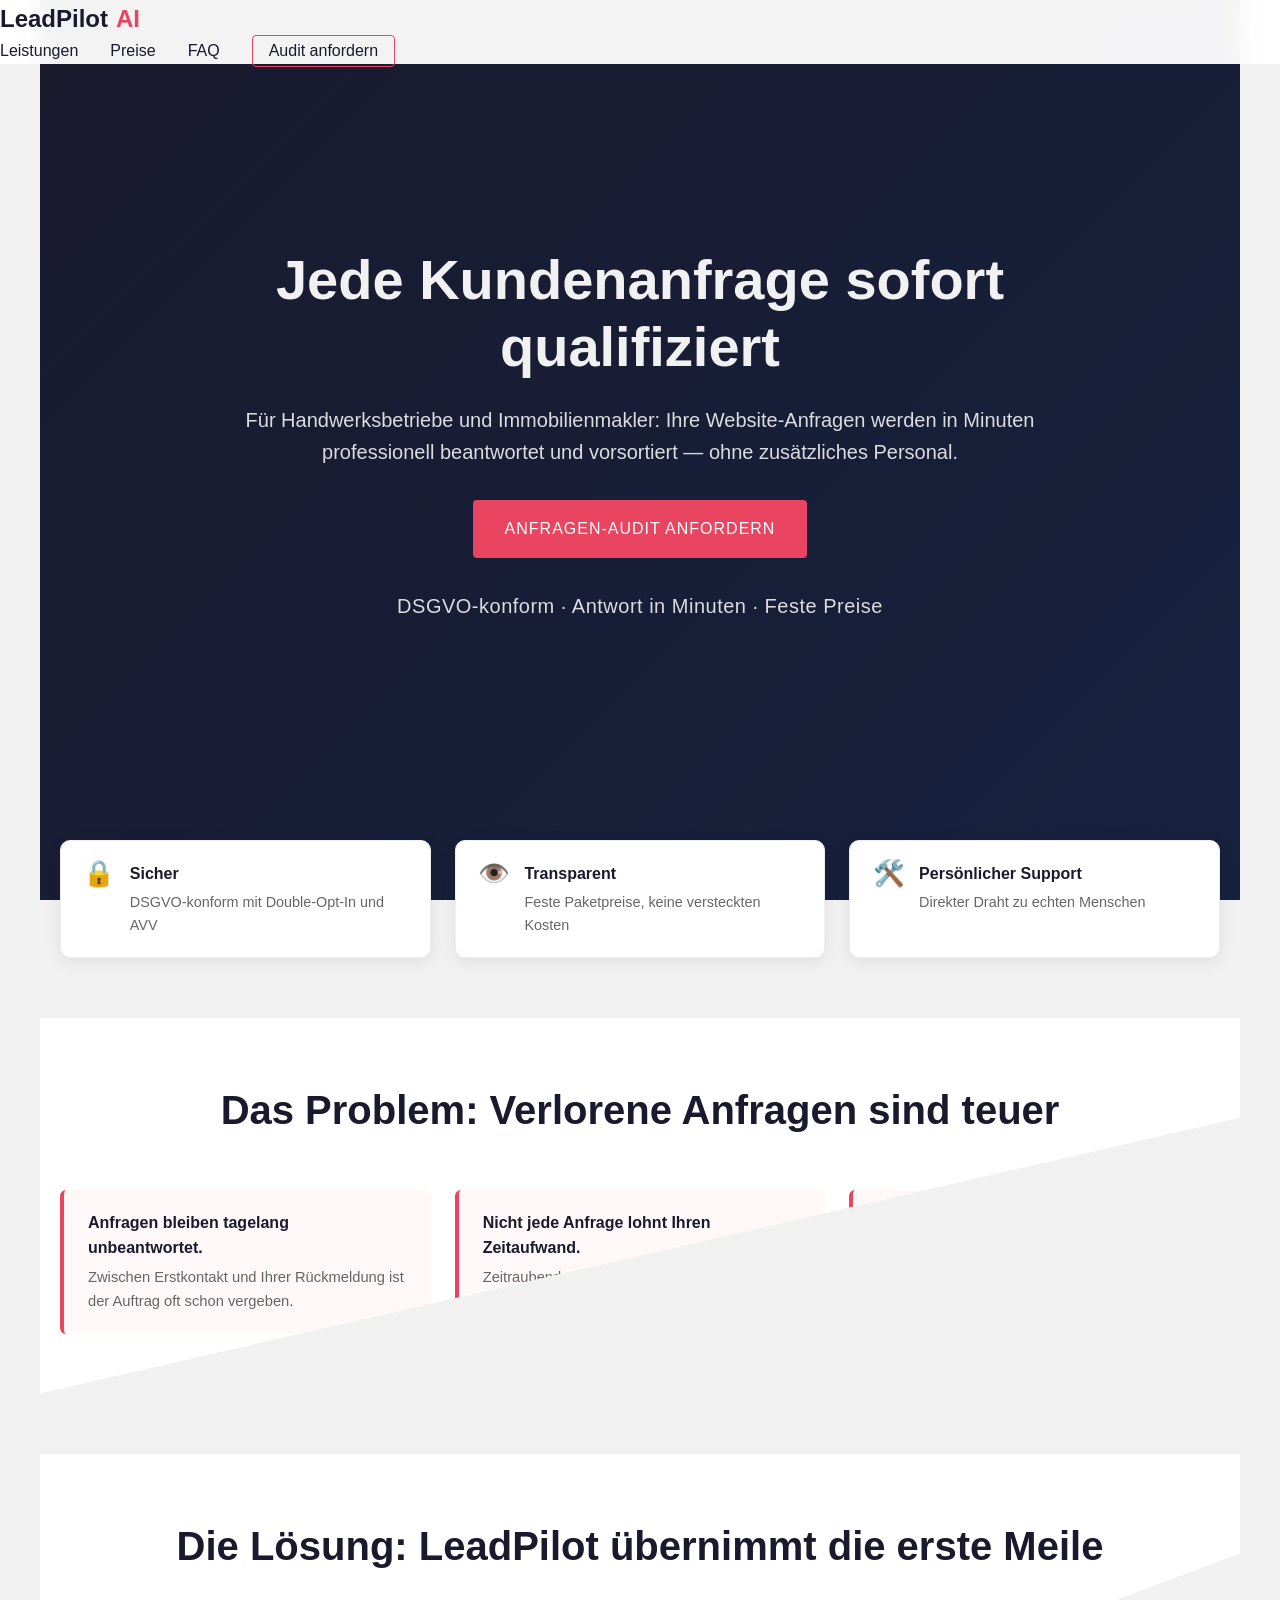
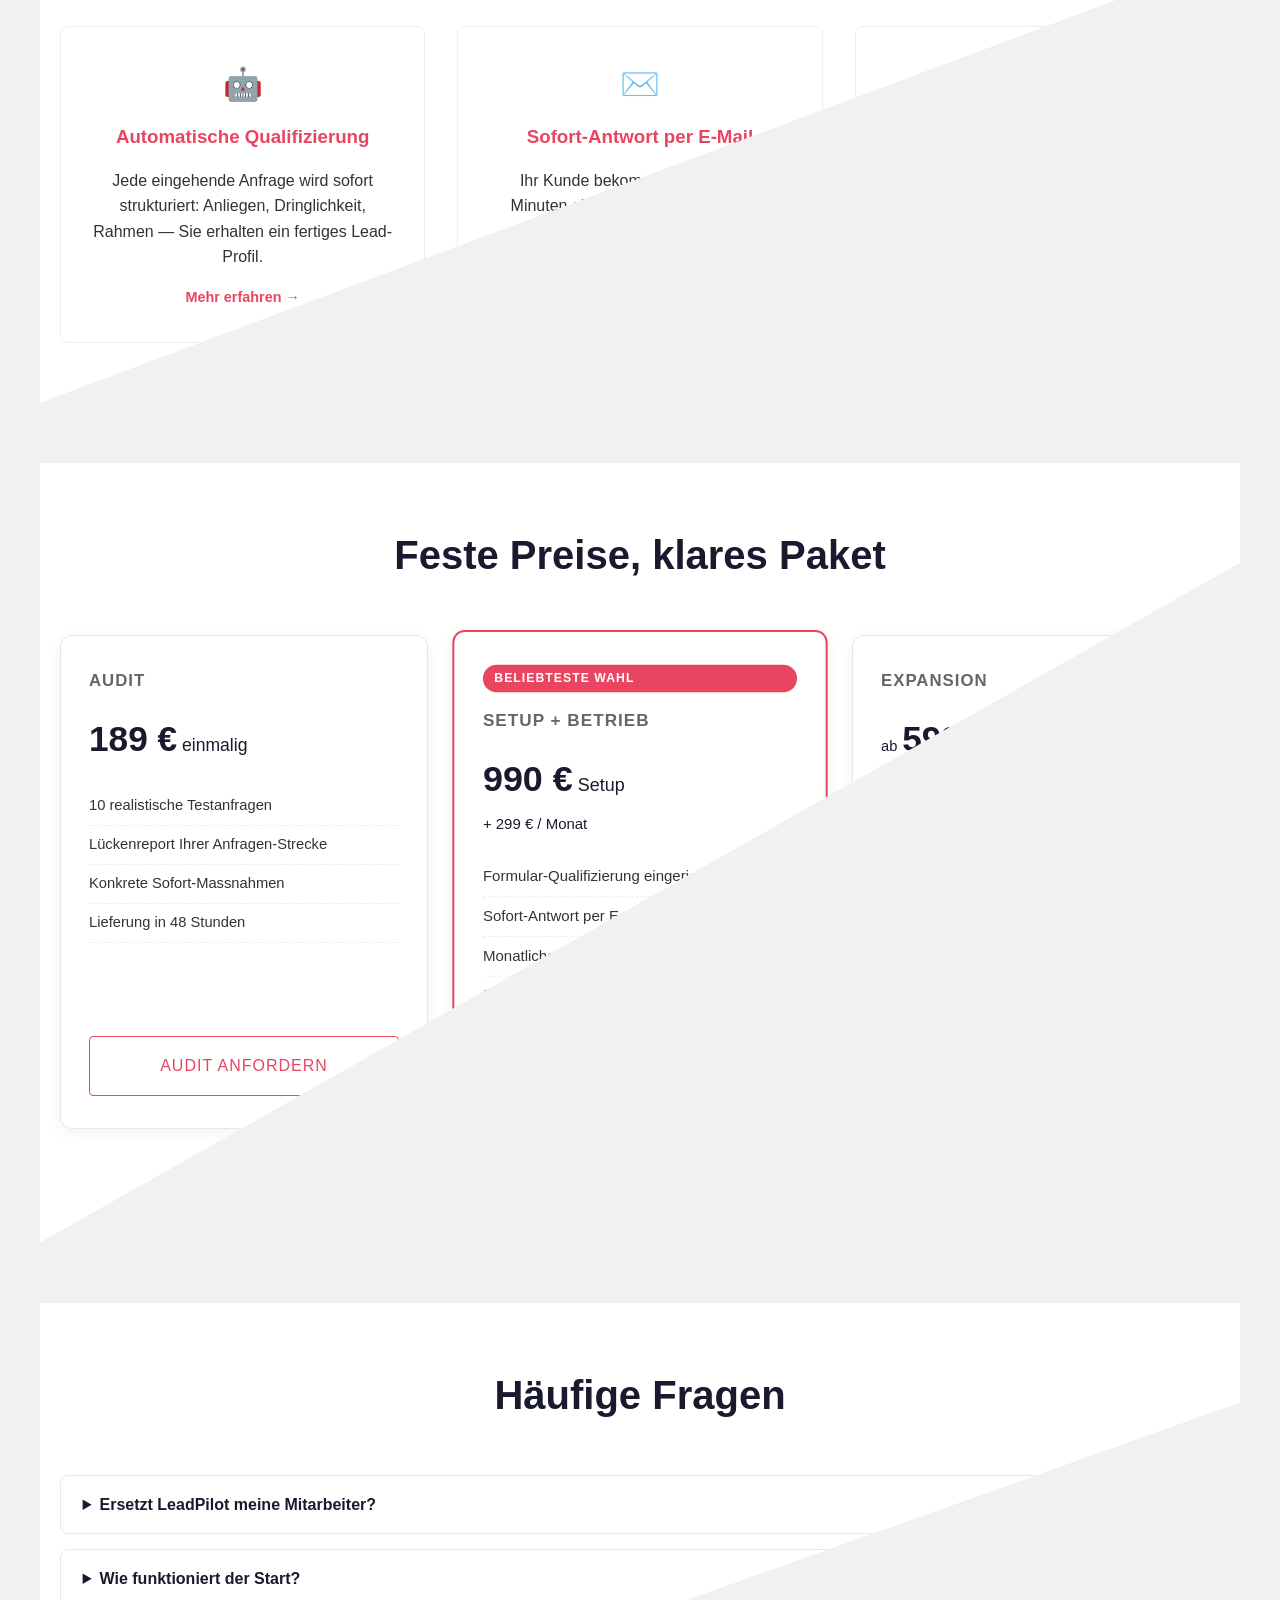
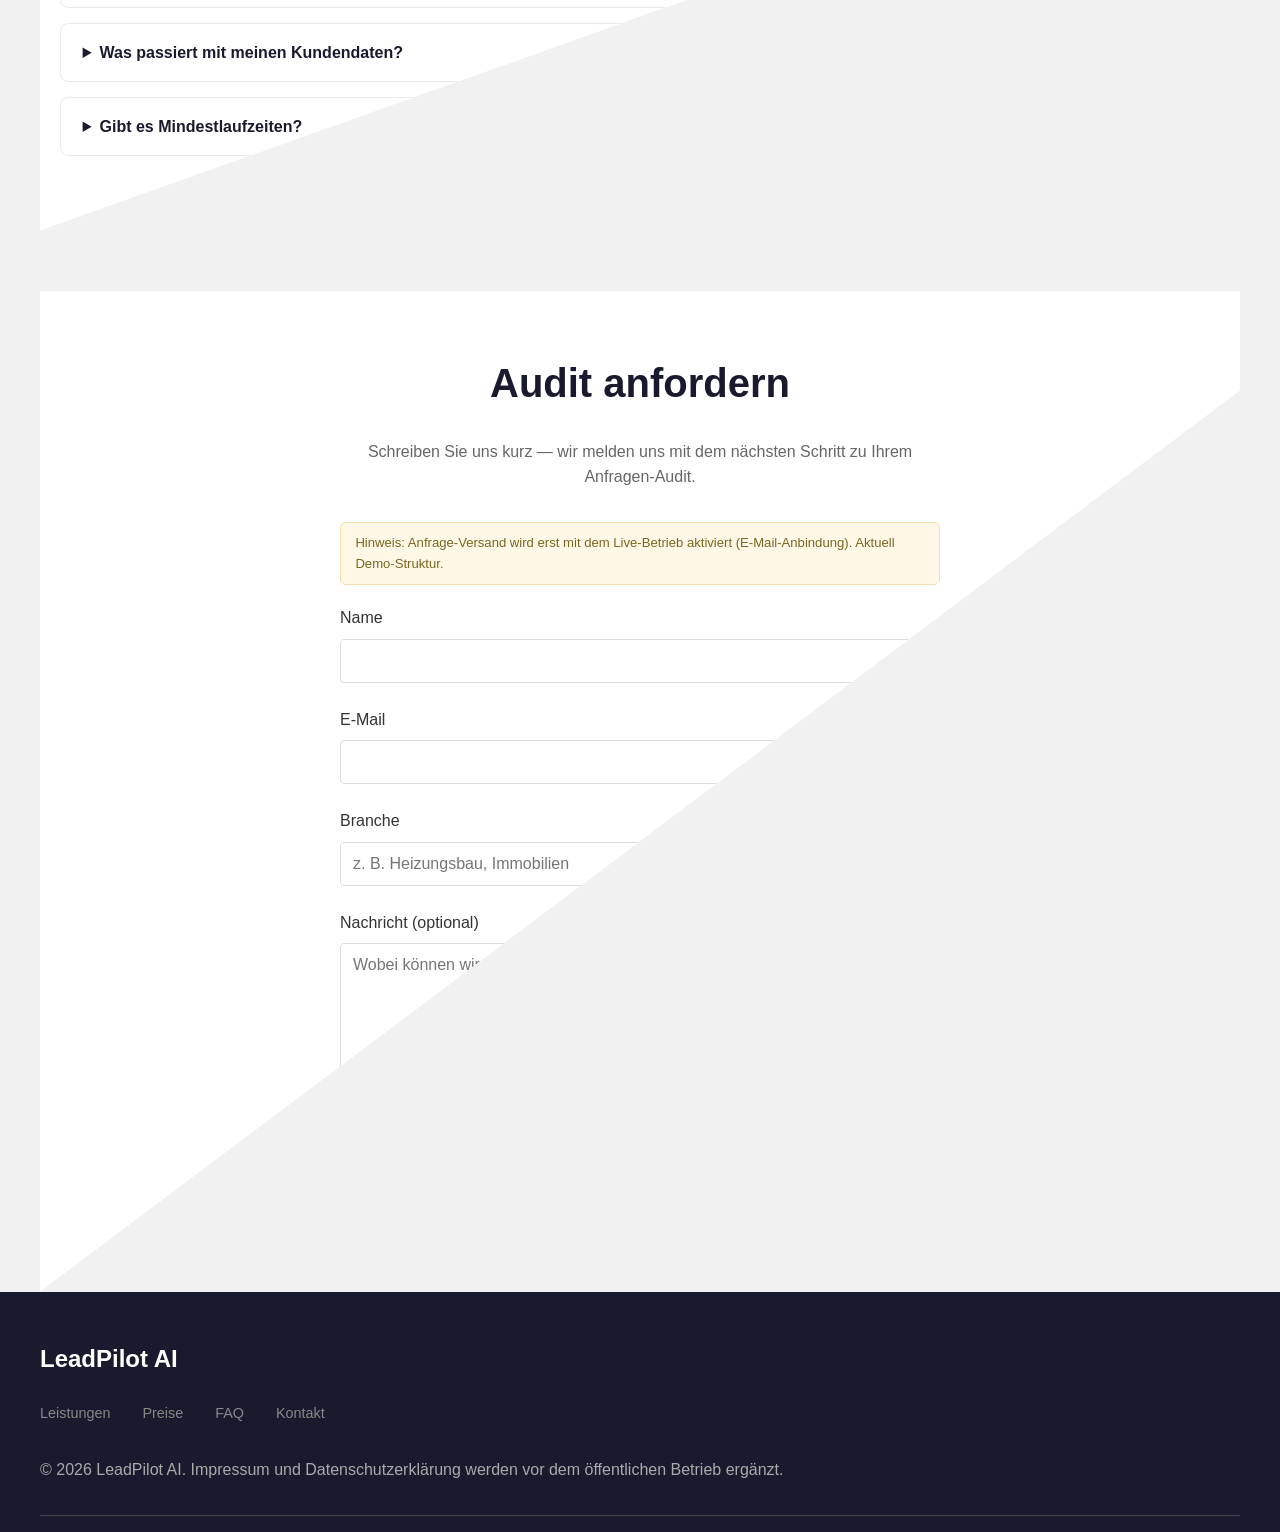
==== public/index.html @ e72e0d52 "business: leadpilot landingpage v1 - design bridge, claude-reviewed (fail->pass), honest demo form" ====
<!DOCTYPE html>
<html lang="de">
<head>
  <meta charset="UTF-8">
  <meta name="viewport" content="width=device-width, initial-scale=1.0">
  <meta name="description" content="LeadPilot AI qualifiziert Kundenanfragen für Handwerksbetriebe und Immobilienmakler automatisch – feste Preise, DSGVO-konform, ohne zusätzliches Personal.">
  <title>LeadPilot AI — Jede Kundenanfrage sofort qualifiziert</title>
  <link rel="stylesheet" href="/src/style.css">
</head>
<body>
  <header class="navbar">
    <div class="logo">LeadPilot<span> AI</span></div>
    <nav>
      <ul>
        <li><a href="#leistungen">Leistungen</a></li>
        <li><a href="#pricing">Preise</a></li>
        <li><a href="#faq">FAQ</a></li>
        <li><a href="#kontakt" class="nav-cta">Audit anfordern</a></li>
      </ul>
    </nav>
  </header>

  <section class="hero">
    <div class="hero-content">
      <h1>Jede Kundenanfrage sofort qualifiziert</h1>
      <p>Für Handwerksbetriebe und Immobilienmakler: Ihre Website-Anfragen werden in Minuten professionell beantwortet und vorsortiert — ohne zusätzliches Personal.</p>
      <a href="#pricing" class="cta-btn">Anfragen-Audit anfordern</a>
      <p class="hero-trust">DSGVO-konform · Antwort in Minuten · Feste Preise</p>
    </div>
  </section>

  <section class="trust" aria-label="Ihre Vorteile">
    <div class="trust-badges">
      <div class="badge">
        <span class="badge-icon">🔒</span>
        <div><h3>Sicher</h3><p>DSGVO-konform mit Double-Opt-In und AVV</p></div>
      </div>
      <div class="badge">
        <span class="badge-icon">👁️</span>
        <div><h3>Transparent</h3><p>Feste Paketpreise, keine versteckten Kosten</p></div>
      </div>
      <div class="badge">
        <span class="badge-icon">🛠️</span>
        <div><h3>Persönlicher Support</h3><p>Direkter Draht zu echten Menschen</p></div>
      </div>
    </div>
  </section>

  <main>
    <section id="problem" class="section">
      <h2>Das Problem: Verlorene Anfragen sind teuer</h2>
      <div class="problem-grid">
        <div class="problem-item"><h3>Anfragen bleiben tagelang unbeantwortet.</h3><p>Zwischen Erstkontakt und Ihrer Rückmeldung ist der Auftrag oft schon vergeben.</p></div>
        <div class="problem-item"><h3>Nicht jede Anfrage lohnt Ihren Zeitaufwand.</h3><p>Zeitraubende Anfragen von Interessenten ohne Budget oder Bedarf kosten produktive Stunden.</p></div>
        <div class="problem-item"><h3>Kein Personal für 24/7-Reaktionen.</h3><p>Personal nur fürs Vorqualifizieren kostet monatlich einen erheblichen Betrag — LeadPilot übernimmt diese Aufgabe für einen Bruchteil.</p></div>
      </div>
    </section>

    <section id="leistungen" class="section">
      <h2>Die Lösung: LeadPilot übernimmt die erste Meile</h2>
      <div class="features-grid">
        <div class="feature-card">
          <div class="feature-icon">🤖</div>
          <h3>Automatische Qualifizierung</h3>
          <p>Jede eingehende Anfrage wird sofort strukturiert: Anliegen, Dringlichkeit, Rahmen — Sie erhalten ein fertiges Lead-Profil.</p>
          <a class="feature-link" href="#kontakt">Mehr erfahren →</a>
        </div>
        <div class="feature-card">
          <div class="feature-icon">✉️</div>
          <h3>Sofort-Antwort per E-Mail</h3>
          <p>Ihr Kunde bekommt innerhalb von Minuten eine höfliche, professionelle Eingangsbestätigung mit nächsten Schritten.</p>
          <a class="feature-link" href="#kontakt">Mehr erfahren →</a>
        </div>
        <div class="feature-card">
          <div class="feature-icon">📋</div>
          <h3>Anfragen-Audit</h3>
          <p>Wir testen Ihre aktuelle Anfragen-Strecke mit realistischen Szenarien und liefern einen konkreten Verbesserungsreport.</p>
          <a class="feature-link" href="#kontakt">Mehr erfahren →</a>
        </div>
      </div>
    </section>

    <section id="pricing" class="section">
      <h2>Feste Preise, klares Paket</h2>
      <div class="pricing-grid">
        <div class="price-card">
          <h3>Audit</h3>
          <div class="price"><span>189&nbsp;€</span> einmalig</div>
          <ul>
            <li>10 realistische Testanfragen</li>
            <li>Lückenreport Ihrer Anfragen-Strecke</li>
            <li>Konkrete Sofort-Massnahmen</li>
            <li>Lieferung in 48 Stunden</li>
          </ul>
          <a href="#kontakt" class="cta-btn secondary">Audit anfordern</a>
        </div>
        <div class="price-card featured">
          <p class="popular-badge">Beliebteste Wahl</p>
          <h3>Setup + Betrieb</h3>
          <div class="price"><span>990&nbsp;€</span> Setup<br><small>+ 299&nbsp;€ / Monat</small></div>
          <ul>
            <li>Formular-Qualifizierung eingerichtet</li>
            <li>Sofort-Antwort per E-Mail</li>
            <li>Monatlicher Report</li>
            <li>Einrichtung in ca. 5 Werktagen</li>
          </ul>
          <a href="#kontakt" class="cta-btn">Jetzt starten</a>
        </div>
        <div class="price-card">
          <h3>Expansion</h3>
          <div class="price"><small>ab</small> <span>599&nbsp;€</span> / Monat</div>
          <ul>
            <li>Weitere Kanäle nach Absprache</li>
            <li>CRM-Anbindung</li>
            <li>A/B-Optimierung</li>
            <li>Individuelles Setup</li>
          </ul>
          <a href="#kontakt" class="cta-btn secondary">Anfragen</a>
        </div>
      </div>
      <p class="pricing-note">Alle Preise netto zzgl. USt. Keine Einrichtung ohne vorherige schriftliche Zusage. Monatspakete monatlich kündbar.</p>
    </section>

    <section id="faq" class="section">
      <h2>Häufige Fragen</h2>
      <div class="faq-list">
        <details><summary>Ersetzt LeadPilot meine Mitarbeiter?</summary><p>Nein. LeadPilot übernimmt nur die erste Meile: schnelle Antwort und Vorqualifizierung. Die persönlichen Gespräche und Angebote führen weiterhin Sie.</p></details>
        <details><summary>Wie funktioniert der Start?</summary><p>Nach dem Audit oder Ihrer Buchung richten wir Formular-Anbindung, Qualifizierungslogik und Antwortvorlagen ein — in der Regel innerhalb von fünf Werktagen.</p></details>
        <details><summary>Was passiert mit meinen Kundendaten?</summary><p>Datenminimierung, Verarbeitung in Ihrem Auftrag (AVV), Double-Opt-In bei Newsletter-artigen Inhalten. Details klären wir vor dem Start schriftlich.</p></details>
        <details><summary>Gibt es Mindestlaufzeiten?</summary><p>Monatspakete sind monatlich kündbar. Wir wollen halten, was das Ergebnis beweist.</p></details>
      </div>
    </section>

    <section id="kontakt" class="section">
      <h2>Audit anfordern</h2>
      <p class="contact-intro">Schreiben Sie uns kurz — wir melden uns mit dem nächsten Schritt zu Ihrem Anfragen-Audit.</p>
        <form class="contact-form" data-mode="demo">
          <p class="demo-note">Hinweis: Anfrage-Versand wird erst mit dem Live-Betrieb aktiviert (E-Mail-Anbindung). Aktuell Demo-Struktur.</p>
          <div class="form-group">
            <label for="f-name">Name</label>
            <input id="f-name" type="text" required>
          </div>
          <div class="form-group">
            <label for="f-email">E-Mail</label>
            <input id="f-email" type="email" required>
          </div>
          <div class="form-group">
            <label for="f-branche">Branche</label>
            <input id="f-branche" type="text" placeholder="z. B. Heizungsbau, Immobilien">
          </div>
          <div class="form-group">
            <label for="f-msg">Nachricht (optional)</label>
            <textarea id="f-msg" placeholder="Wobei können wir helfen?"></textarea>
          </div>
          <button type="submit" class="submit-btn">Anfrage senden</button>
          <p class="privacy-note">Mit dem Absenden stimmen Sie der Verarbeitung Ihrer Angaben zur Bearbeitung der Anfrage zu (DSGVO). Keine Weitergabe an Dritte.</p>
        </form>
    </section>
  </main>

  <footer>
    <div class="footer-content">
      <div class="logo-footer">LeadPilot AI</div>
      <ul class="footer-links">
        <li><a href="#leistungen">Leistungen</a></li>
        <li><a href="#pricing">Preise</a></li>
        <li><a href="#faq">FAQ</a></li>
        <li><a href="#kontakt">Kontakt</a></li>
      </ul>
      <p>&copy; 2026 LeadPilot AI. Impressum und Datenschutzerklärung werden vor dem öffentlichen Betrieb ergänzt.</p>
    </div>
  </footer>

  <script src="/src/script.js"></script>
</body>
</html>
---- src/style.css ----
:root {
  --primary: #1a1a2e;
  --secondary: #16213e;
  --accent: #e94560;
  --aclight: #f6ae2d;
  --light: #f1f1f1;
  --dark: #0d0d17;
  --text: #333333;
  --text-light: #666666;
  --success: #4caf50;
}

* {
  box-sizing: border-box;
  margin: 0;
  padding: 0;
}

html {
  scroll-behavior: smooth;
}

body {
  font-family: 'Segoe UI', Tahoma, Geneva, Verdana, sans-serif;
  line-height: 1.6;
  color: var(--text);
  background: var(--light);
}

a {
  text-decoration: none;
  color: inherit;
}

ul {
  list-style: none;
}

img {
  max-width: 100%;
  height: auto;
}

section {
  padding: 60px 20px;
  max-width: 1200px;
  margin: 0 auto;
}

/* Navbar */
.navbar {
  position: fixed;
  top: 0;
  width: 100%;
  background: rgba(255, 255, 255, 0.95);
  backdrop-filter: blur(10px);
  z-index: 100;
}

.navbar .container {
  max-width: 1200px;
  margin: 0 auto;
  padding: 1rem 2rem;
  display: flex;
  justify-content: space-between;
  align-items: center;
}

.logo {
  font-size: 1.5rem;
  font-weight: 700;
  color: var(--primary);
  display: flex;
  align-items: center;
  gap: 0.5rem;
}

.navbar nav ul {
  display: flex;
  gap: 2rem;
}

.navbar a {
  color: var(--primary);
  font-weight: 500;
  transition: color 0.3s;
}

.navbar a:hover {
  color: var(--accent);
}

/* Hero */
.hero {
  min-height: 100vh;
  background: linear-gradient(135deg, var(--primary) 0%, var(--secondary) 100%);
  color: var(--light);
  display: flex;
  align-items: center;
  justify-content: center;
  text-align: center;
  padding: 0 2rem;
}

.hero-content {
  max-width: 800px;
}

.hero h1 {
  font-size: 3.5rem;
  margin-bottom: 1.5rem;
  line-height: 1.2;
}

.hero p {
  font-size: 1.25rem;
  margin-bottom: 2rem;
  opacity: 0.9;
}

.cta-btn {
  display: inline-block;
  background: var(--accent);
  color: white;
  padding: 1rem 2rem;
  border-radius: 4px;
  font-weight: 500;
  transition: background 0.3s;
  text-transform: uppercase;
  letter-spacing: 1px;
}

.cta-btn:hover {
  background: #d63451;
}

/* Trust Badges */
.trust {
  max-width: 1200px;
  margin: -60px auto 0;
  padding: 0 20px;
  position: relative;
  z-index: 2;
}

.trust-badges {
  display: grid;
  grid-template-columns: repeat(auto-fit, minmax(240px, 1fr));
  gap: 1.5rem;
}

.badge {
  display: flex;
  align-items: flex-start;
  gap: 0.9rem;
  background: #fff;
  border: 1px solid #eee;
  border-radius: 10px;
  padding: 1.25rem 1.4rem;
  box-shadow: 0 4px 16px rgba(0, 0, 0, 0.08);
}

.badge-icon {
  font-size: 1.6rem;
  line-height: 1;
}

.badge h3 {
  font-size: 1rem;
  margin-bottom: 0.25rem;
  color: var(--primary);
}

.badge p {
  font-size: 0.9rem;
  color: var(--text-light);
}

/* Sections */
.section {
  background: white;
  margin-top: 60px;
  clip-path: polygon(0 0, 100% 0, 100% 100px, 0 100%);
  position: relative;
}

.section h2 {
  font-size: 2.5rem;
  margin-bottom: 3rem;
  color: var(--primary);
  text-align: center;
}

.features-grid {
  display: grid;
  grid-template-columns: repeat(auto-fit, minmax(250px, 1fr));
  gap: 2rem;
  margin-top: 2rem;
}

.feature-card {
  padding: 2rem;
  border: 1px solid #eee;
  border-radius: 8px;
  text-align: center;
  transition: transform 0.3s, box-shadow 0.3s;
}

.feature-card:hover {
  transform: translateY(-5px);
  box-shadow: 0 10px 25px rgba(0,0,0,0.1);
}

.feature-card h3 {
  margin-bottom: 1rem;
  color: var(--accent);
}

.feature-icon {
  font-size: 2rem;
  margin-bottom: 0.75rem;
}

.feature-link {
  display: inline-block;
  margin-top: 1rem;
  font-size: 0.9rem;
  font-weight: 600;
  color: var(--accent);
  text-decoration: none;
  transition: transform 0.2s ease;
}

.feature-link:hover {
  transform: translateX(4px);
}

/* Contact Form */
.contact-form {
  max-width: 600px;
  margin: 0 auto;
}

.form-group {
  margin-bottom: 1.5rem;
}

.form-group label {
  display: block;
  margin-bottom: 0.5rem;
  font-weight: 500;
}

.form-group input,
.form-group textarea {
  width: 100%;
  padding: 0.75rem;
  border: 1px solid #ddd;
  border-radius: 4px;
  font-family: inherit;
  font-size: 1rem;
}

.form-group textarea {
  min-height: 150px;
  resize: vertical;
}

.submit-btn {
  width: 100%;
  padding: 1rem;
  background: var(--accent);
  color: white;
  border: none;
  border-radius: 4px;
  font-size: 1rem;
  font-weight: 500;
  cursor: pointer;
  transition: background 0.3s;
}

.submit-btn:hover {
  background: #d63451;
}

/* Footer */
footer {
  background: var(--primary);
  color: #aaa;
  padding: 3rem 2rem 1rem;
}

.footer-content {
  max-width: 1200px;
  margin: 0 auto;
  padding-bottom: 2rem;
  border-bottom: 1px solid #444;
}

.footer-content .logo-footer {
  font-size: 1.5rem;
  font-weight: 700;
  color: #fff;
  margin-bottom: 1.5rem;
  display: inline-block;
}

.footer-links {
  display: flex;
  gap: 2rem;
  margin-bottom: 2rem;
  font-size: 0.9rem;
}

.footer-links a {
  color: #888;
  transition: color 0.3s;
}

.footer-links a:hover {
  color: var(--aclight);
}

.footer p {
  text-align: center;
  font-size: 0.85rem;
  margin-top: 2rem;
  color: #555;
}
/* Problem */
.problem-grid {
  display: grid;
  grid-template-columns: repeat(auto-fit, minmax(260px, 1fr));
  gap: 1.5rem;
}

.problem-item {
  background: #fff8f8;
  border-left: 4px solid var(--accent);
  padding: 1.25rem 1.5rem;
  border-radius: 6px;
}

.problem-item p {
  font-size: 0.92rem;
  color: var(--text-light);
  margin-top: 0.35rem;
}

/* Pricing */
.pricing-grid {
  display: grid;
  grid-template-columns: repeat(auto-fit, minmax(260px, 1fr));
  gap: 1.75rem;
  align-items: stretch;
}

.price-card {
  background: #fff;
  border: 1px solid #e5e5ee;
  border-radius: 12px;
  padding: 2rem 1.75rem;
  display: flex;
  flex-direction: column;
  box-shadow: 0 4px 16px rgba(0, 0, 0, 0.05);
}

.price-card.featured {
  border: 2px solid var(--accent);
  transform: scale(1.02);
}

.price-card h3 {
  font-size: 1.05rem;
  text-transform: uppercase;
  letter-spacing: 1px;
  color: var(--text-light);
  margin-bottom: 1rem;
}

.price {
  font-size: 1.1rem;
  margin-bottom: 1.25rem;
  color: var(--primary);
}

.price span {
  font-size: 2.2rem;
  font-weight: 700;
}

.price-card ul {
  flex-grow: 1;
  margin-bottom: 1.5rem;
}

.price-card ul li {
  padding: 0.45rem 0;
  border-bottom: 1px dashed #eee;
  font-size: 0.92rem;
}

.pricing-note {
  text-align: center;
  font-size: 0.85rem;
  color: var(--text-light);
  margin-top: 2rem;
}

.cta-btn.secondary {
  background: transparent;
  color: var(--accent);
  border: 1px solid var(--accent);
  text-align: center;
}

.cta-btn.secondary:hover {
  background: var(--accent);
  color: #fff;
}

/* FAQ */
.faq-list details {
  background: #fff;
  border: 1px solid #e8e8f0;
  border-radius: 8px;
  margin-bottom: 0.9rem;
  padding: 1rem 1.35rem;
}

.faq-list summary {
  cursor: pointer;
  font-weight: 600;
  color: var(--primary);
}

.faq-list details[open] summary {
  margin-bottom: 0.6rem;
}

.contact-intro {
  text-align: center;
  max-width: 560px;
  margin: -1.5rem auto 2rem;
  color: var(--text-light);
}

.privacy-note {
  font-size: 0.8rem;
  color: var(--text-light);
  margin-top: 1rem;
  text-align: center;
}

/* Navbar CTA + Hero-Trust + Logo-Akzent */
.navbar .logo span {
  color: var(--accent);
}

.nav-cta {
  border: 1px solid var(--accent);
  padding: 0.4rem 1rem;
  border-radius: 4px;
  transition: background 0.3s, color 0.3s;
}

.nav-cta:hover {
  background: var(--accent);
  color: #fff;
}

.hero-trust {
  margin-top: 2rem;
  font-size: 0.9rem;
  opacity: 0.75;
  letter-spacing: 0.5px;
}

.problem-item h3 {
  font-size: 1rem;
  margin-bottom: 0.35rem;
  color: var(--primary);
}

.popular-badge {
  display: inline-block;
  background: var(--accent);
  color: #fff;
  font-size: 0.75rem;
  font-weight: 700;
  text-transform: uppercase;
  letter-spacing: 1px;
  padding: 0.25rem 0.7rem;
  border-radius: 999px;
  margin-bottom: 0.9rem;
}

.demo-note {
  background: #fff8e6;
  border: 1px solid #f0dfa8;
  border-radius: 6px;
  font-size: 0.82rem;
  padding: 0.6rem 0.9rem;
  margin-bottom: 1.25rem;
  color: #7a6520;
}
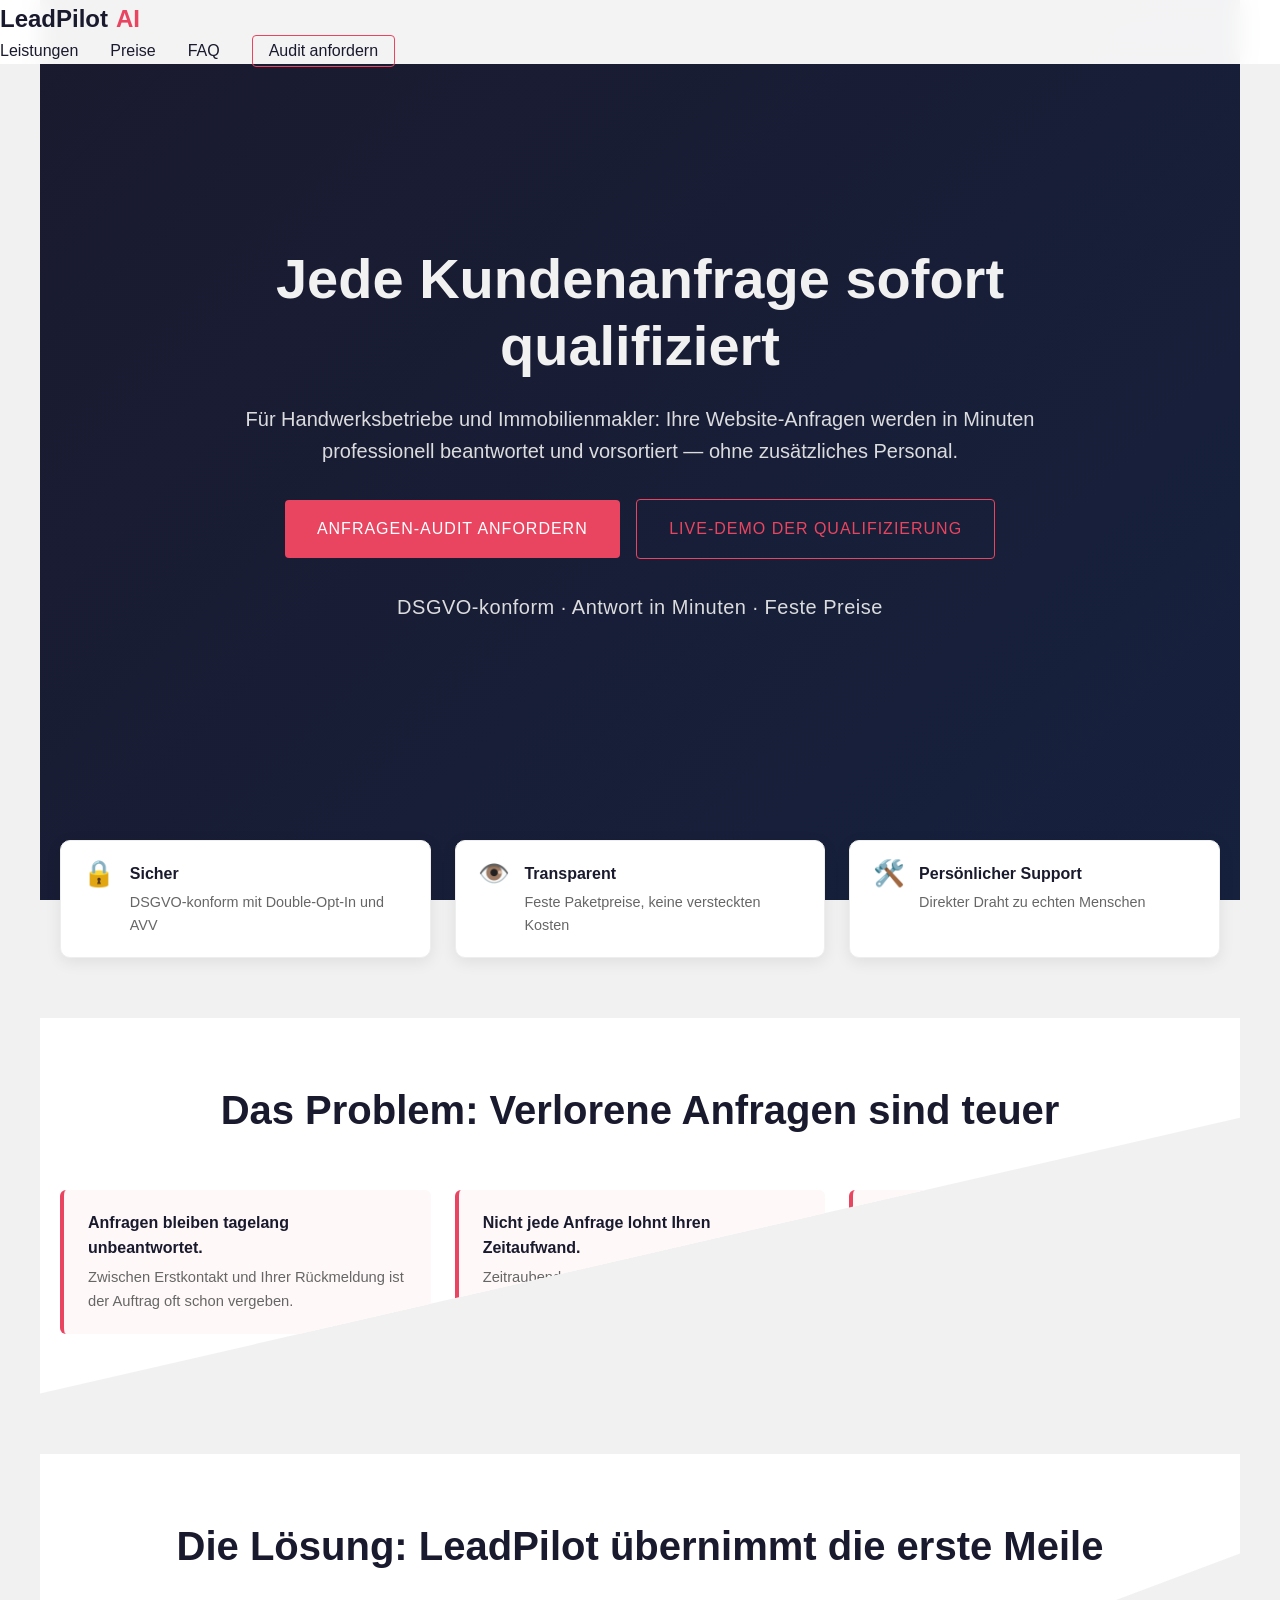
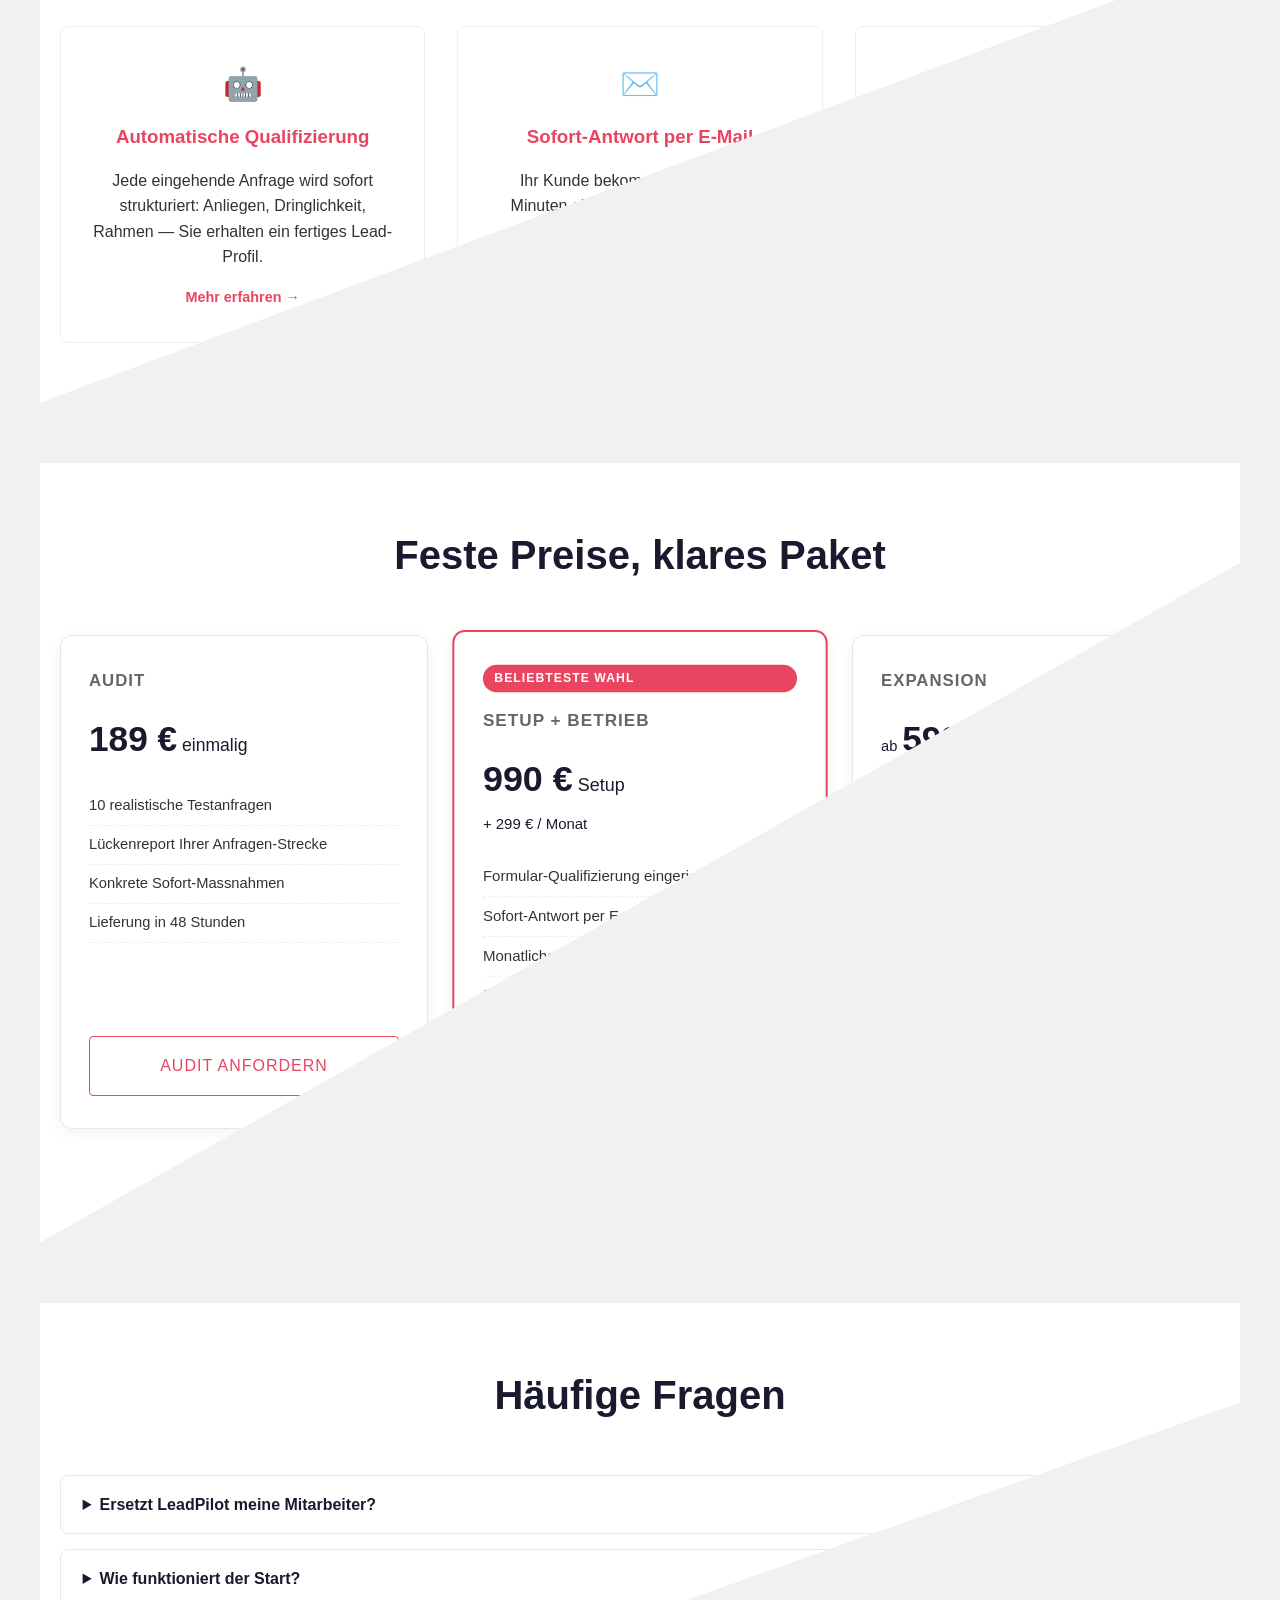
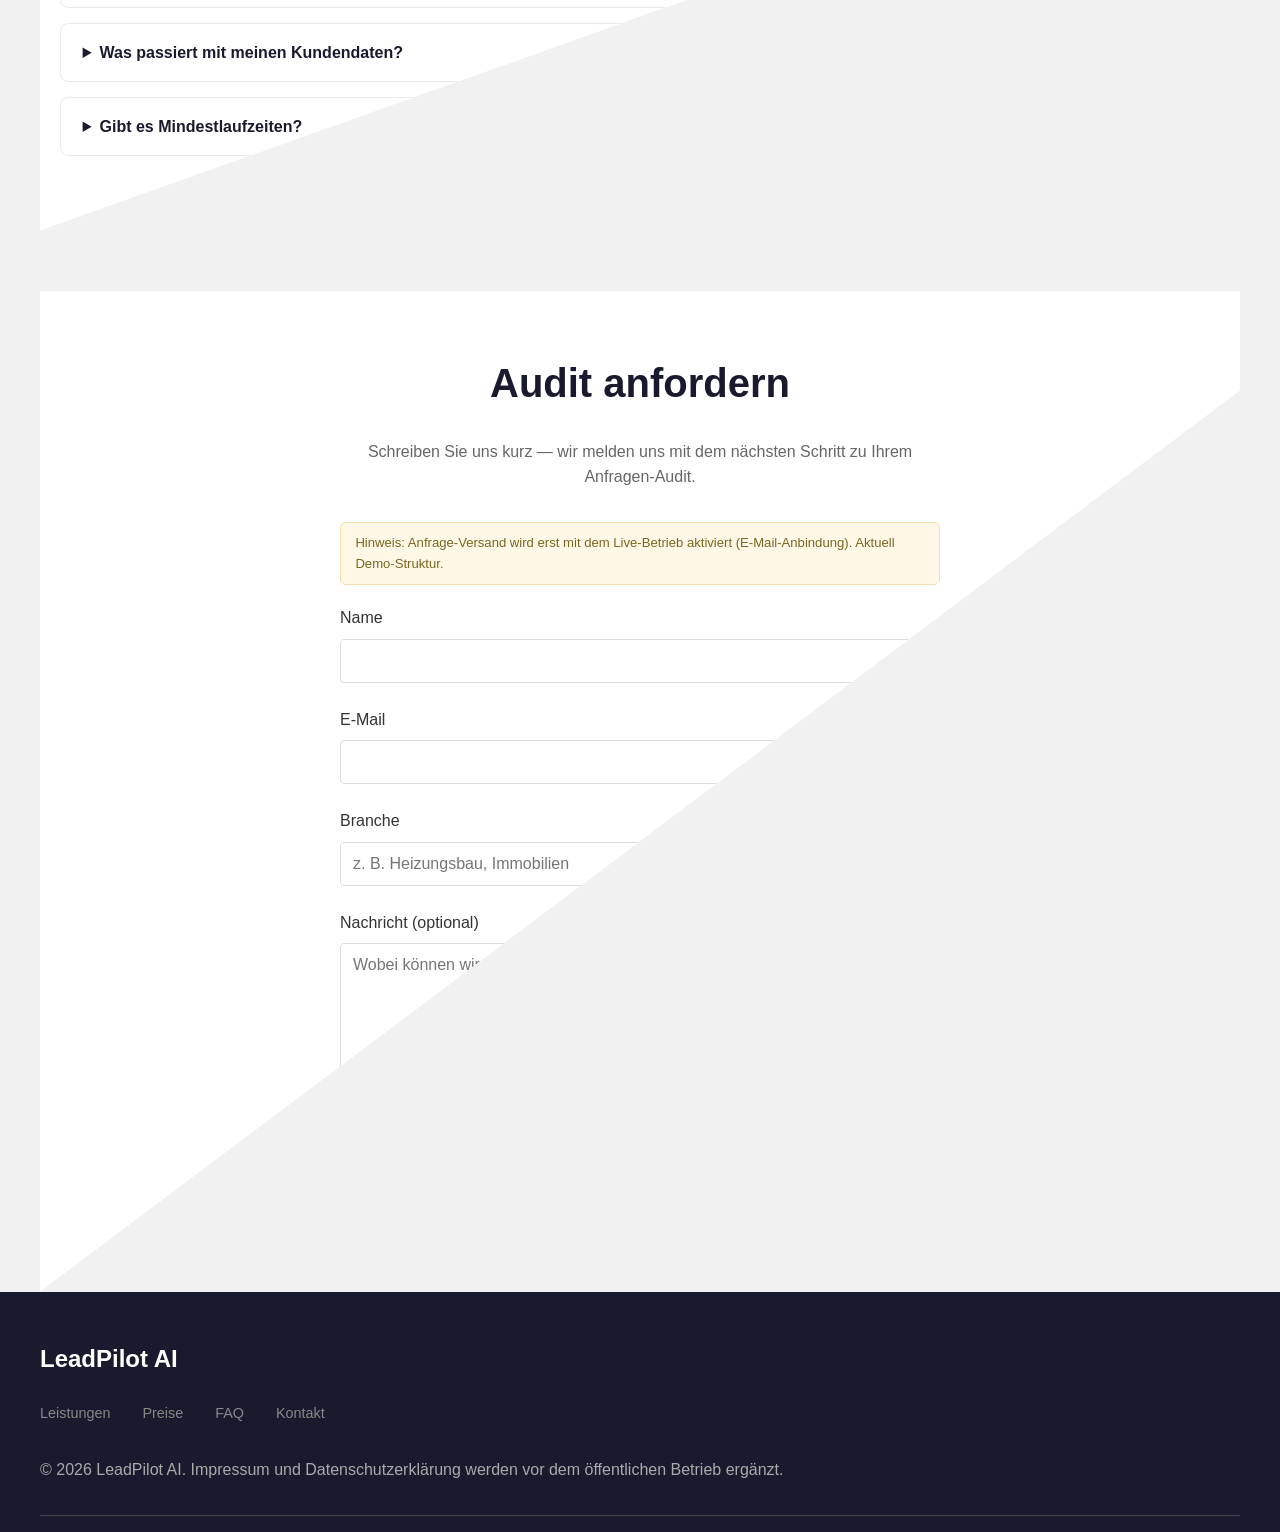
==== commit 10733151: "mvp: lead qualification demo, rule-based audit pdf generator, sales kit (outreach/followup/crm) - cl" ====
--- a/public/index.html
+++ b/public/index.html
@@ -25,6 +25,7 @@
       <h1>Jede Kundenanfrage sofort qualifiziert</h1>
       <p>Für Handwerksbetriebe und Immobilienmakler: Ihre Website-Anfragen werden in Minuten professionell beantwortet und vorsortiert — ohne zusätzliches Personal.</p>
       <a href="#pricing" class="cta-btn">Anfragen-Audit anfordern</a>
+      <a href="/demo.html" class="cta-btn secondary" style="margin-left:.75rem">Live-Demo der Qualifizierung</a>
       <p class="hero-trust">DSGVO-konform · Antwort in Minuten · Feste Preise</p>
     </div>
   </section>
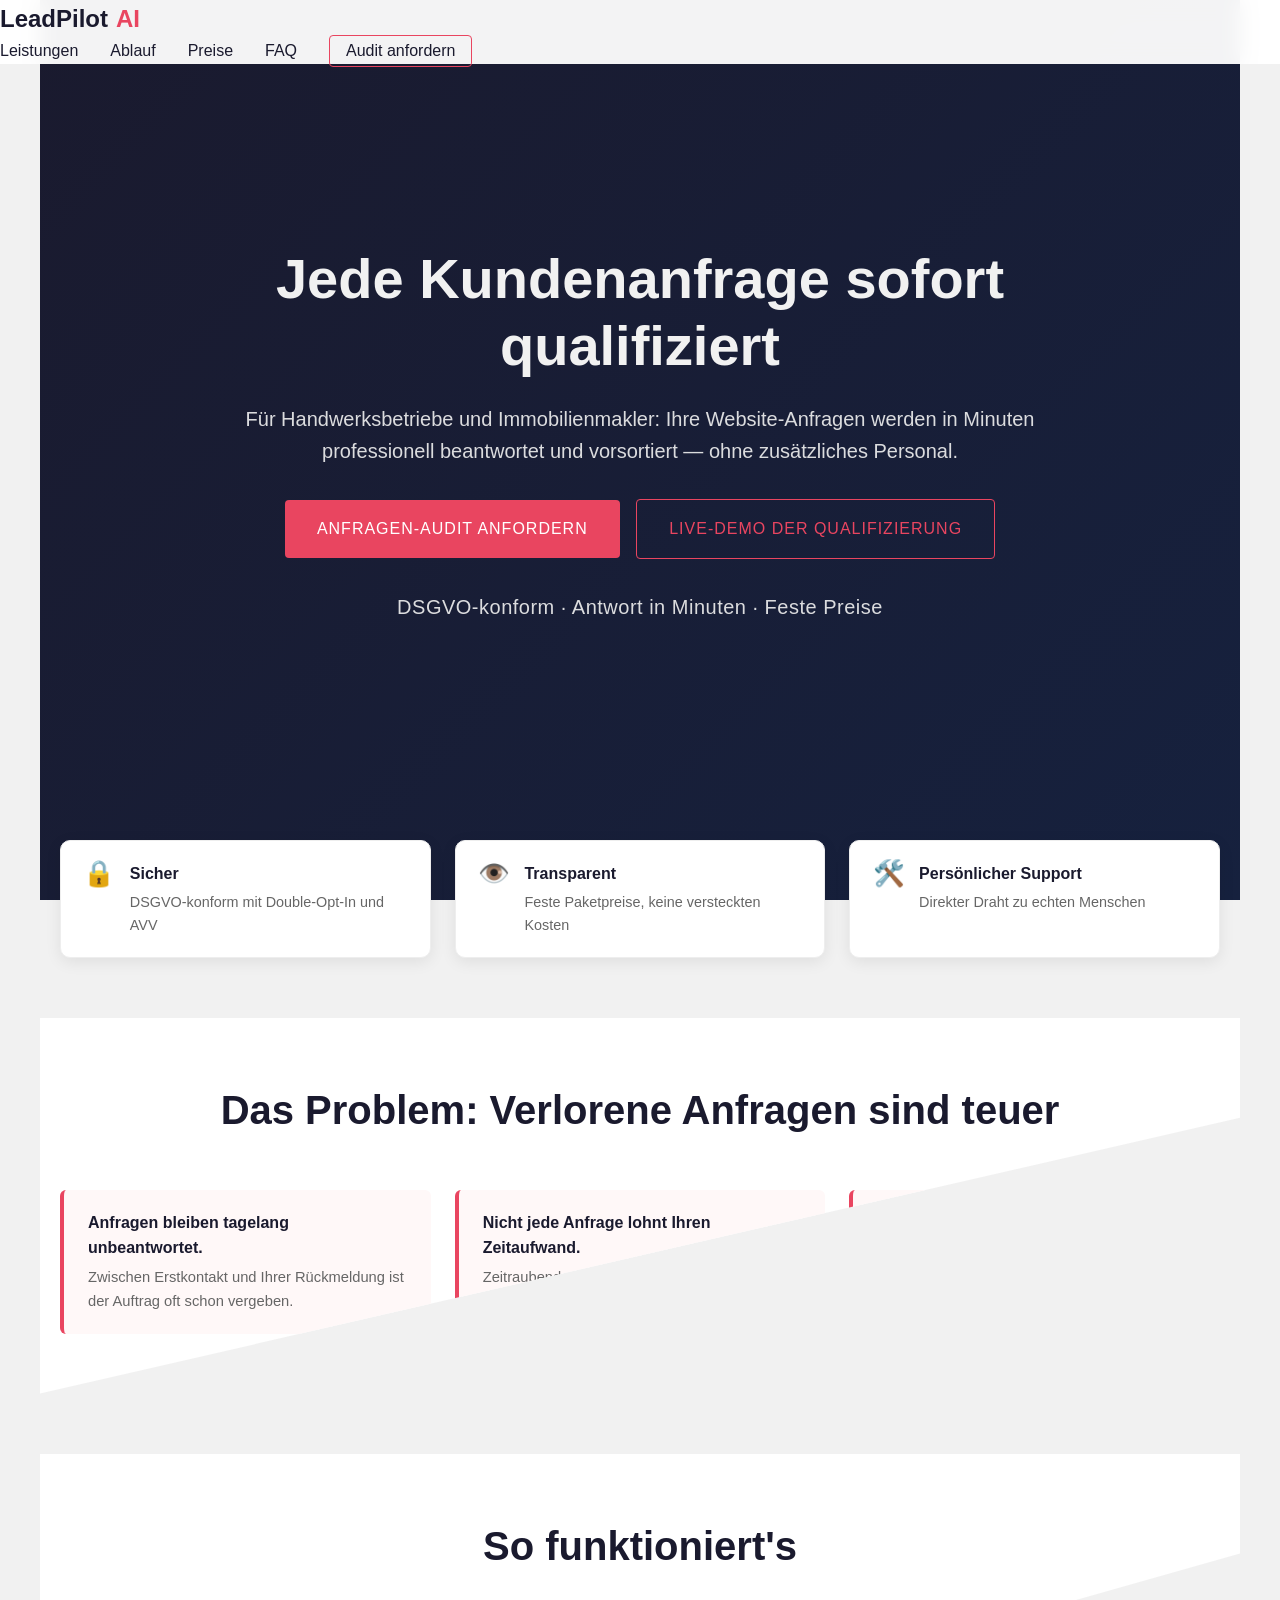
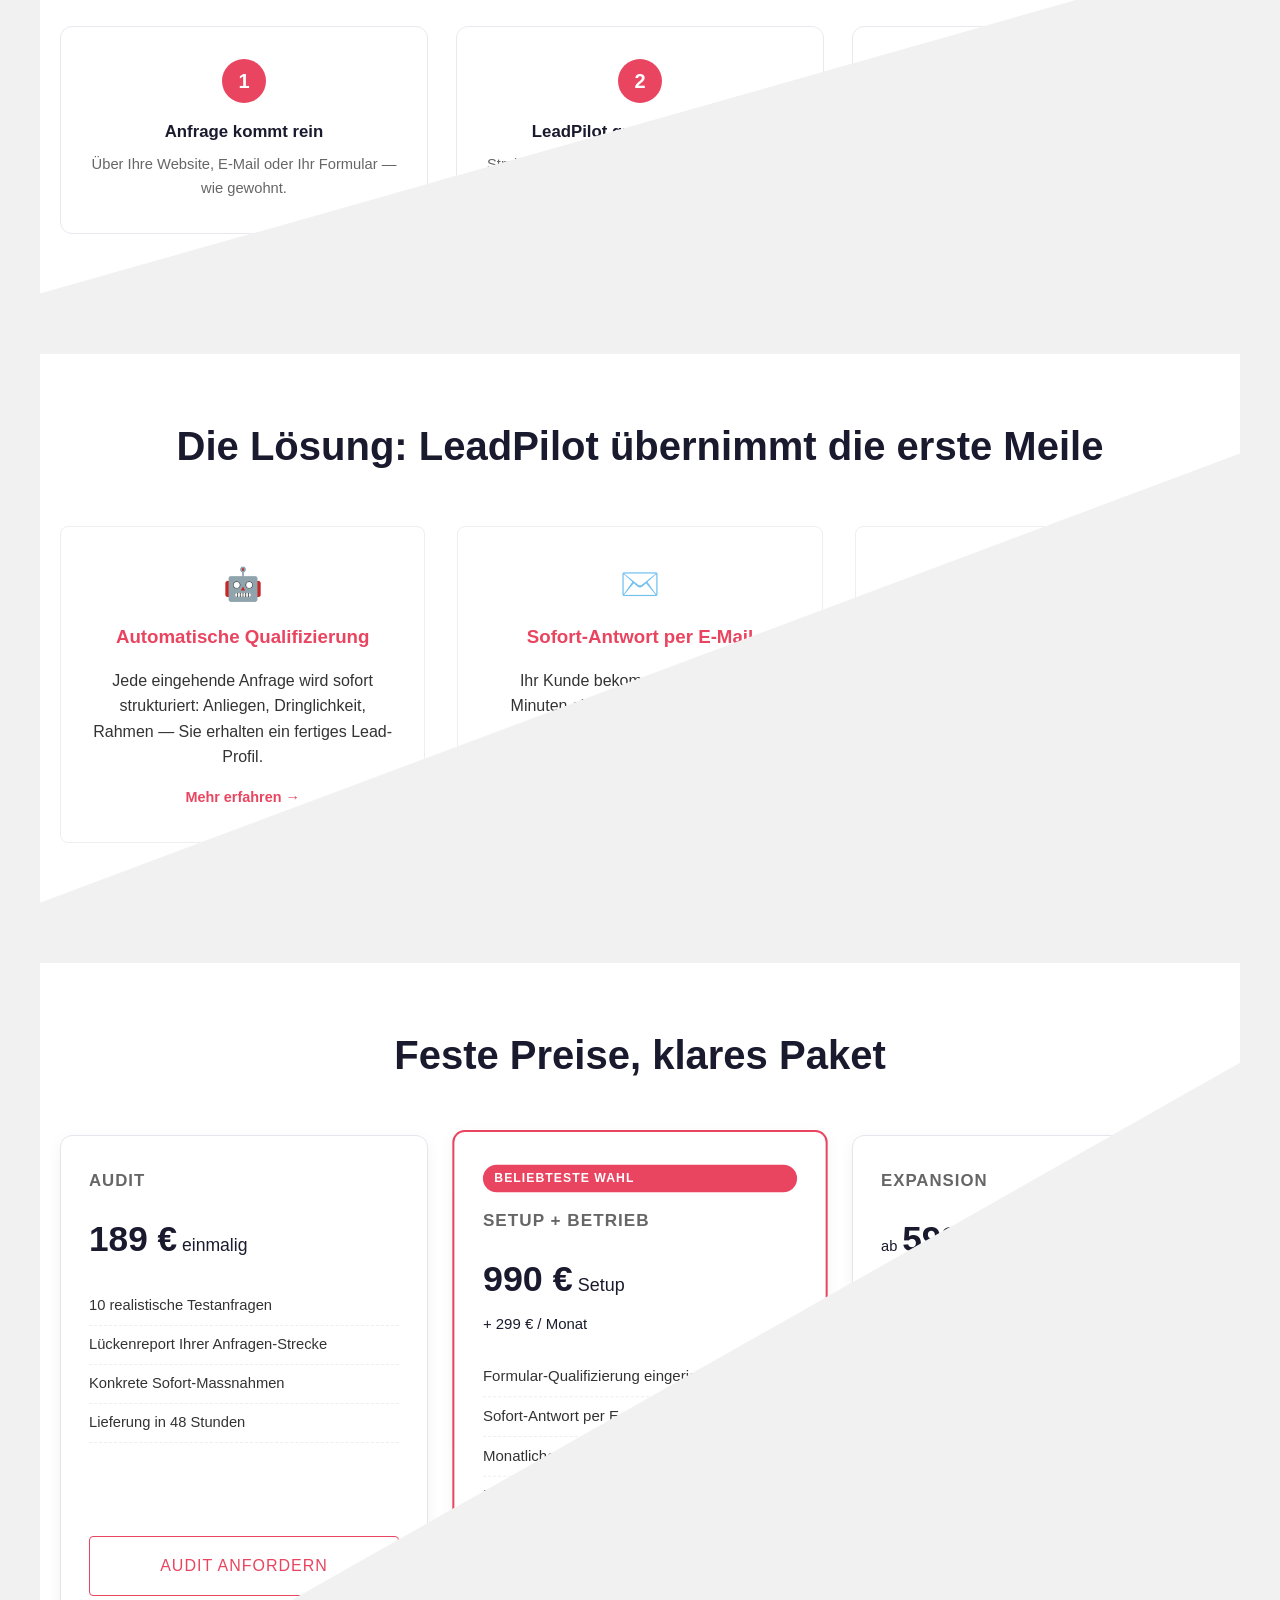
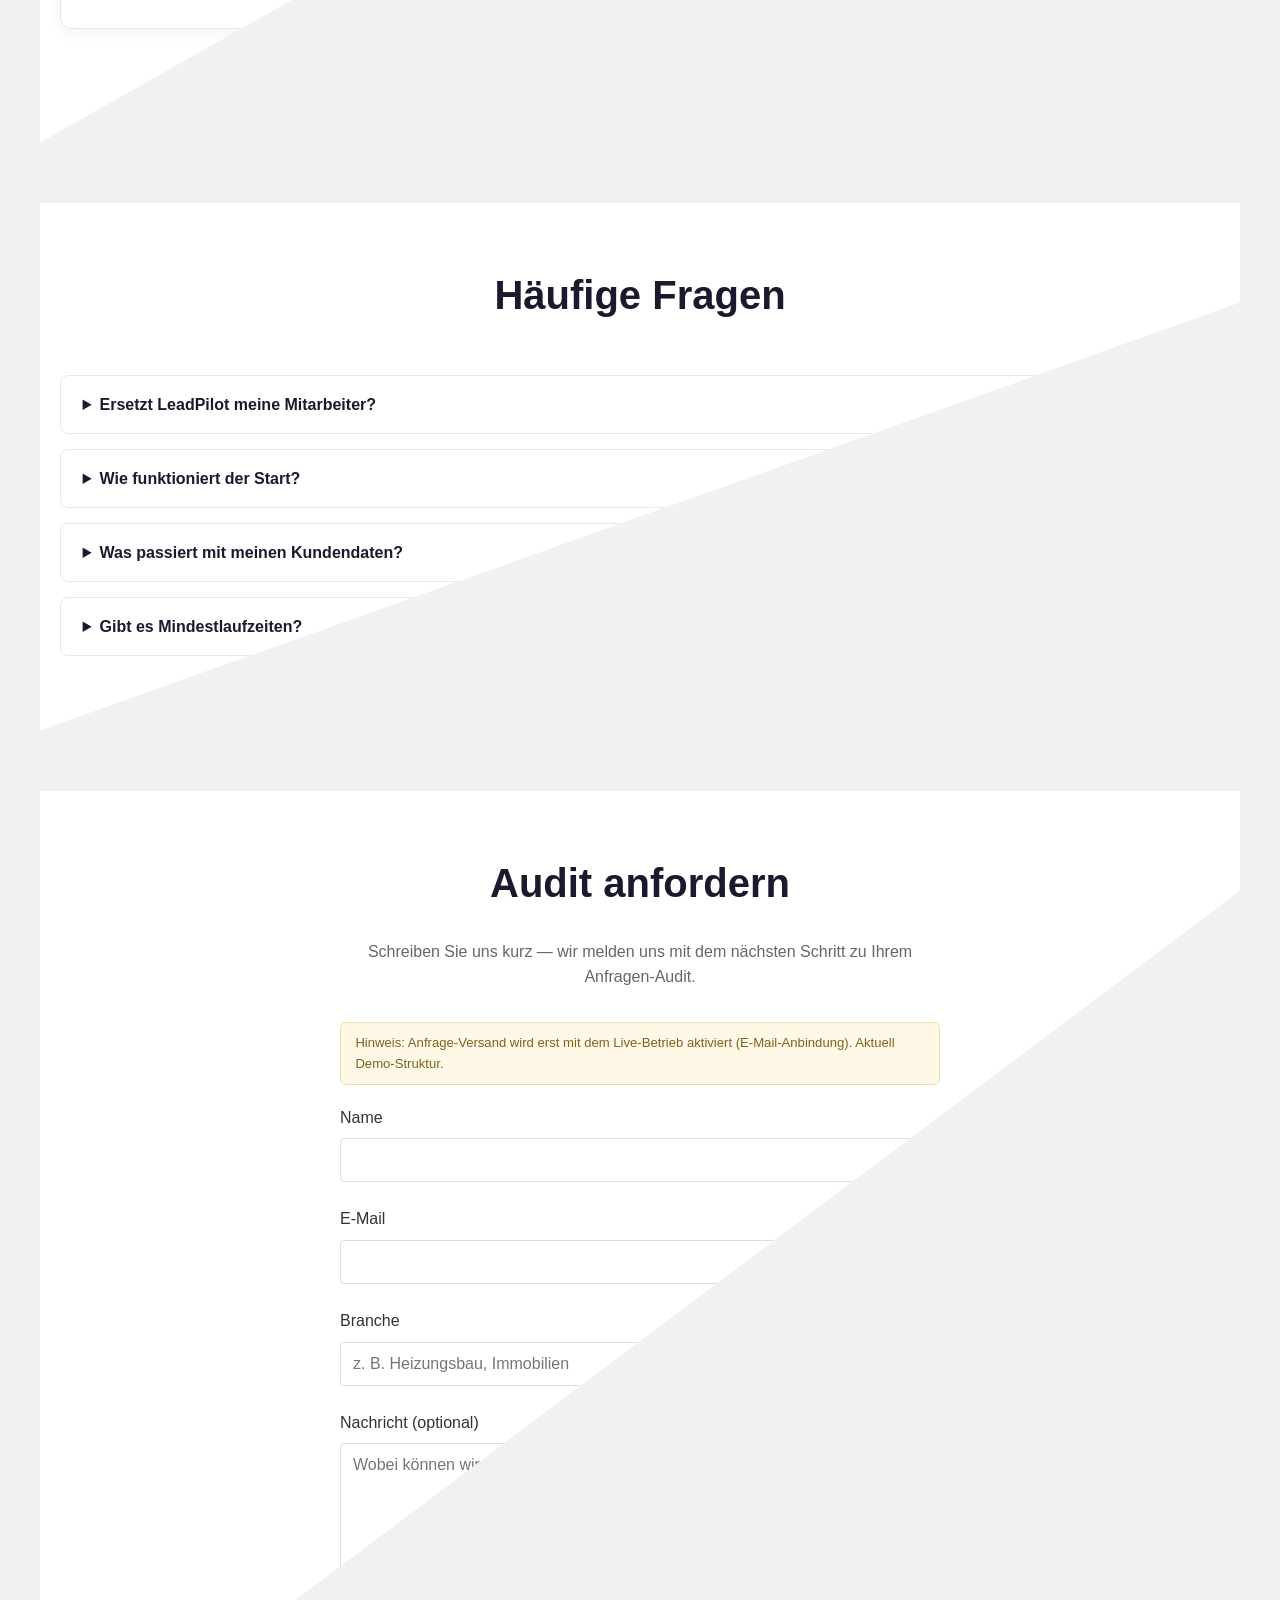
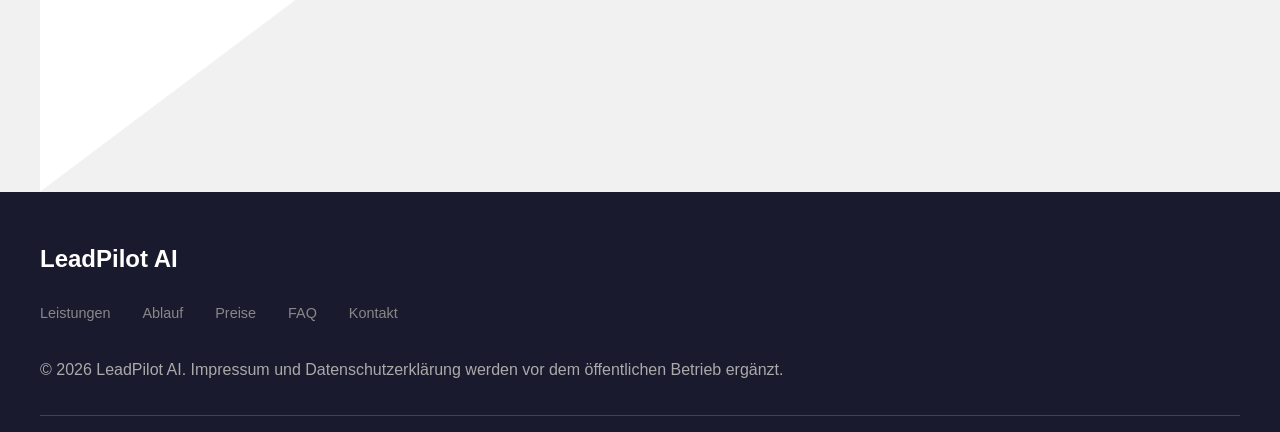
==== commit 54db3020: "ops: onboarding playbook, dsgvo checkliste, content plan, crm-report tool (bugfix score count), abla" ====
--- a/public/index.html
+++ b/public/index.html
@@ -5,6 +5,11 @@
   <meta name="viewport" content="width=device-width, initial-scale=1.0">
   <meta name="description" content="LeadPilot AI qualifiziert Kundenanfragen für Handwerksbetriebe und Immobilienmakler automatisch – feste Preise, DSGVO-konform, ohne zusätzliches Personal.">
   <title>LeadPilot AI — Jede Kundenanfrage sofort qualifiziert</title>
+  <meta property="og:title" content="LeadPilot AI — Anfragen automatisch qualifiziert">
+  <meta property="og:description" content="Für Handwerksbetriebe und Immobilienmakler: Website-Anfragen in Minuten professionell beantwortet und vorsortiert. Feste Preise, DSGVO-konform.">
+  <meta property="og:type" content="website">
+  <meta name="twitter:card" content="summary">
+  <link rel="canonical" href="https://leadpilot.example/"><!-- canonical/sitemap Domain = Platzhalter bis echten Domain-Kauf (USER ACTION) -->
   <link rel="stylesheet" href="/src/style.css">
 </head>
 <body>
@@ -12,7 +17,7 @@
     <div class="logo">LeadPilot<span> AI</span></div>
     <nav>
       <ul>
-        <li><a href="#leistungen">Leistungen</a></li>
+        <li><a href="#leistungen">Leistungen</a></li><li><a href="#ablauf">Ablauf</a></li>
         <li><a href="#pricing">Preise</a></li>
         <li><a href="#faq">FAQ</a></li>
         <li><a href="#kontakt" class="nav-cta">Audit anfordern</a></li>
@@ -54,6 +59,15 @@
         <div class="problem-item"><h3>Anfragen bleiben tagelang unbeantwortet.</h3><p>Zwischen Erstkontakt und Ihrer Rückmeldung ist der Auftrag oft schon vergeben.</p></div>
         <div class="problem-item"><h3>Nicht jede Anfrage lohnt Ihren Zeitaufwand.</h3><p>Zeitraubende Anfragen von Interessenten ohne Budget oder Bedarf kosten produktive Stunden.</p></div>
         <div class="problem-item"><h3>Kein Personal für 24/7-Reaktionen.</h3><p>Personal nur fürs Vorqualifizieren kostet monatlich einen erheblichen Betrag — LeadPilot übernimmt diese Aufgabe für einen Bruchteil.</p></div>
+      </div>
+    </section>
+
+    <section id="ablauf" class="section">
+      <h2>So funktioniert's</h2>
+      <div class="steps-grid">
+        <div class="step"><span class="step-nr">1</span><h3>Anfrage kommt rein</h3><p>Über Ihre Website, E-Mail oder Ihr Formular — wie gewohnt.</p></div>
+        <div class="step"><span class="step-nr">2</span><h3>LeadPilot qualifiziert sofort</h3><p>Strukturierte Antwort geht raus, das Lead-Profil landet sortiert bei Ihnen.</p></div>
+        <div class="step"><span class="step-nr">3</span><h3>Sie führen nur noch gute Gespräche</h3><p>Vorqualifizierte Anfragen mit allen Infos — kein Rätselraten mehr.</p></div>
       </div>
     </section>
 
@@ -163,7 +177,7 @@
     <div class="footer-content">
       <div class="logo-footer">LeadPilot AI</div>
       <ul class="footer-links">
-        <li><a href="#leistungen">Leistungen</a></li>
+        <li><a href="#leistungen">Leistungen</a></li><li><a href="#ablauf">Ablauf</a></li>
         <li><a href="#pricing">Preise</a></li>
         <li><a href="#faq">FAQ</a></li>
         <li><a href="#kontakt">Kontakt</a></li>
--- a/src/style.css
+++ b/src/style.css
@@ -504,3 +504,43 @@
   margin-bottom: 1.25rem;
   color: #7a6520;
 }
+
+/* Steps */
+.steps-grid {
+  display: grid;
+  grid-template-columns: repeat(auto-fit, minmax(240px, 1fr));
+  gap: 1.75rem;
+}
+
+.step {
+  background: #fff;
+  border-radius: 12px;
+  padding: 2rem 1.5rem;
+  text-align: center;
+  border: 1px solid #e8e8f0;
+}
+
+.step-nr {
+  display: inline-flex;
+  align-items: center;
+  justify-content: center;
+  width: 44px;
+  height: 44px;
+  border-radius: 50%;
+  background: var(--accent);
+  color: #fff;
+  font-weight: 700;
+  font-size: 1.25rem;
+  margin-bottom: 1rem;
+}
+
+.step h3 {
+  font-size: 1.05rem;
+  margin-bottom: 0.5rem;
+  color: var(--primary);
+}
+
+.step p {
+  font-size: 0.92rem;
+  color: var(--text-light);
+}
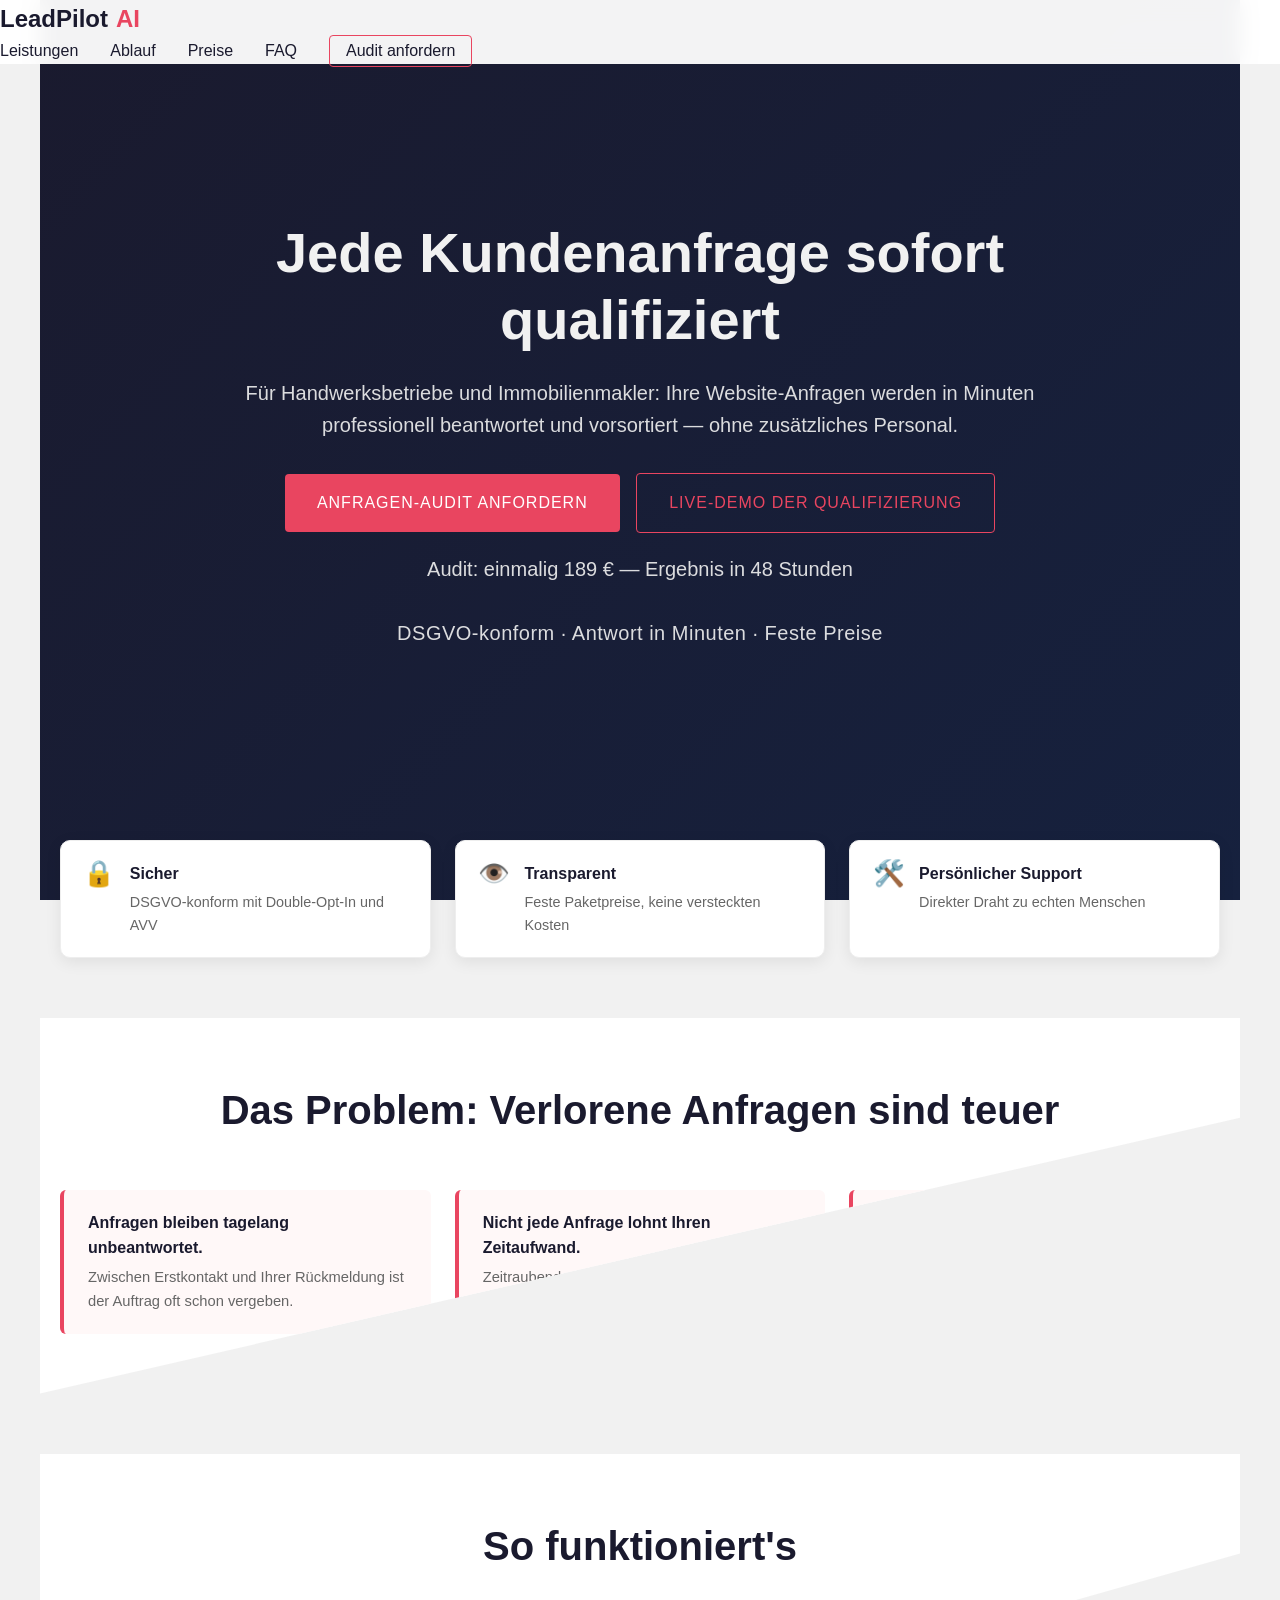
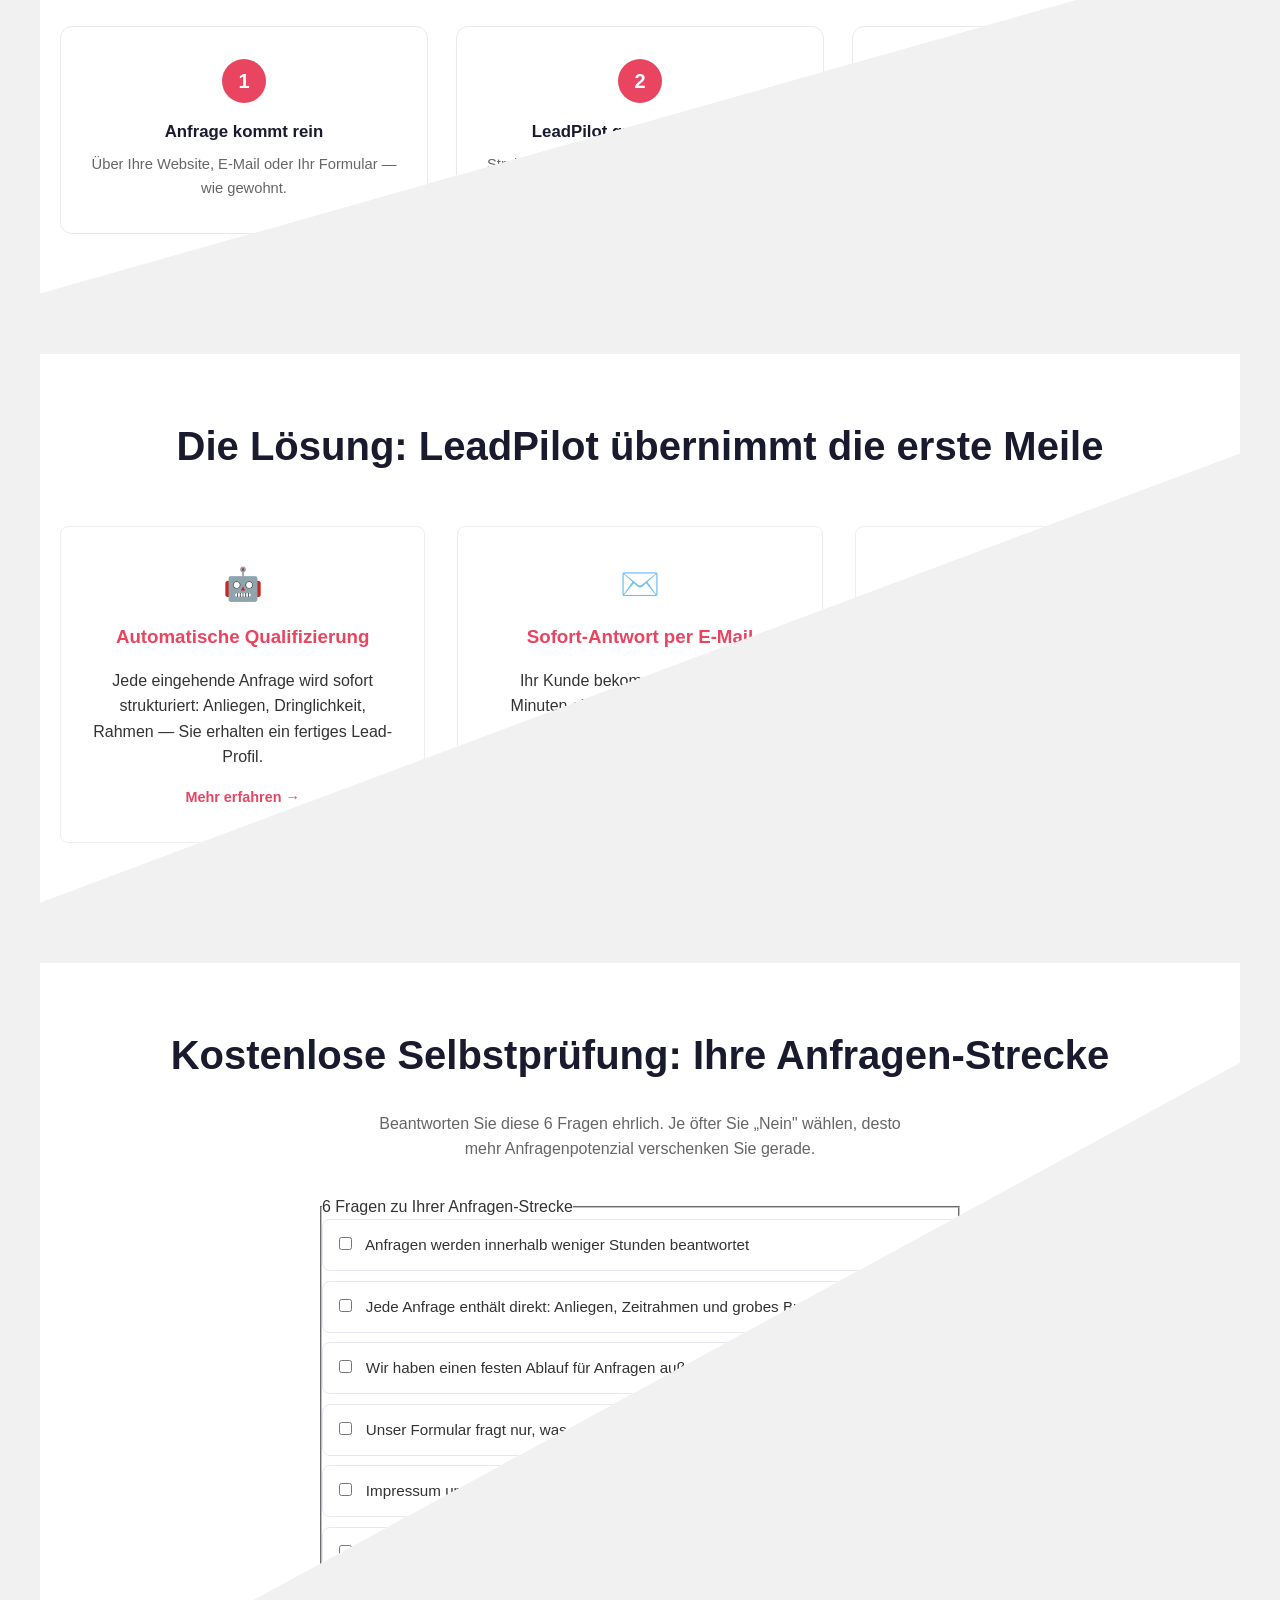
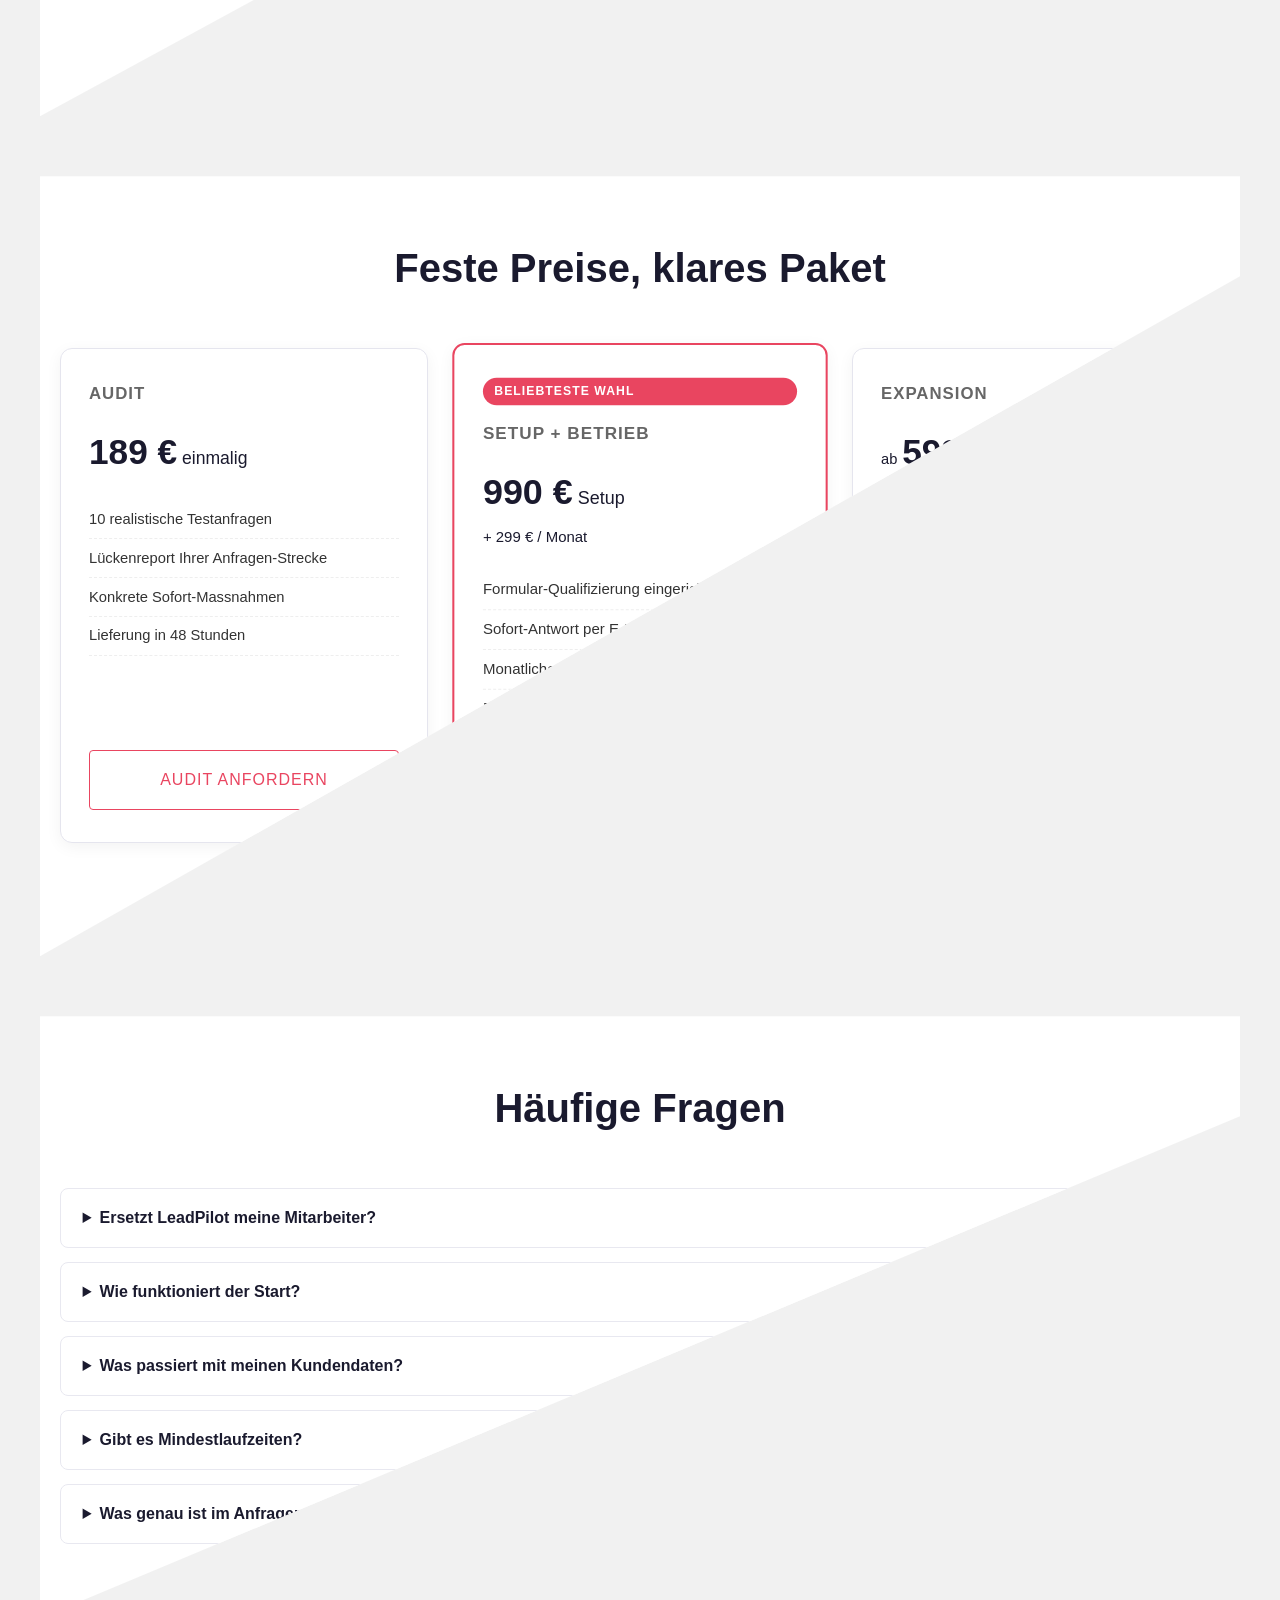
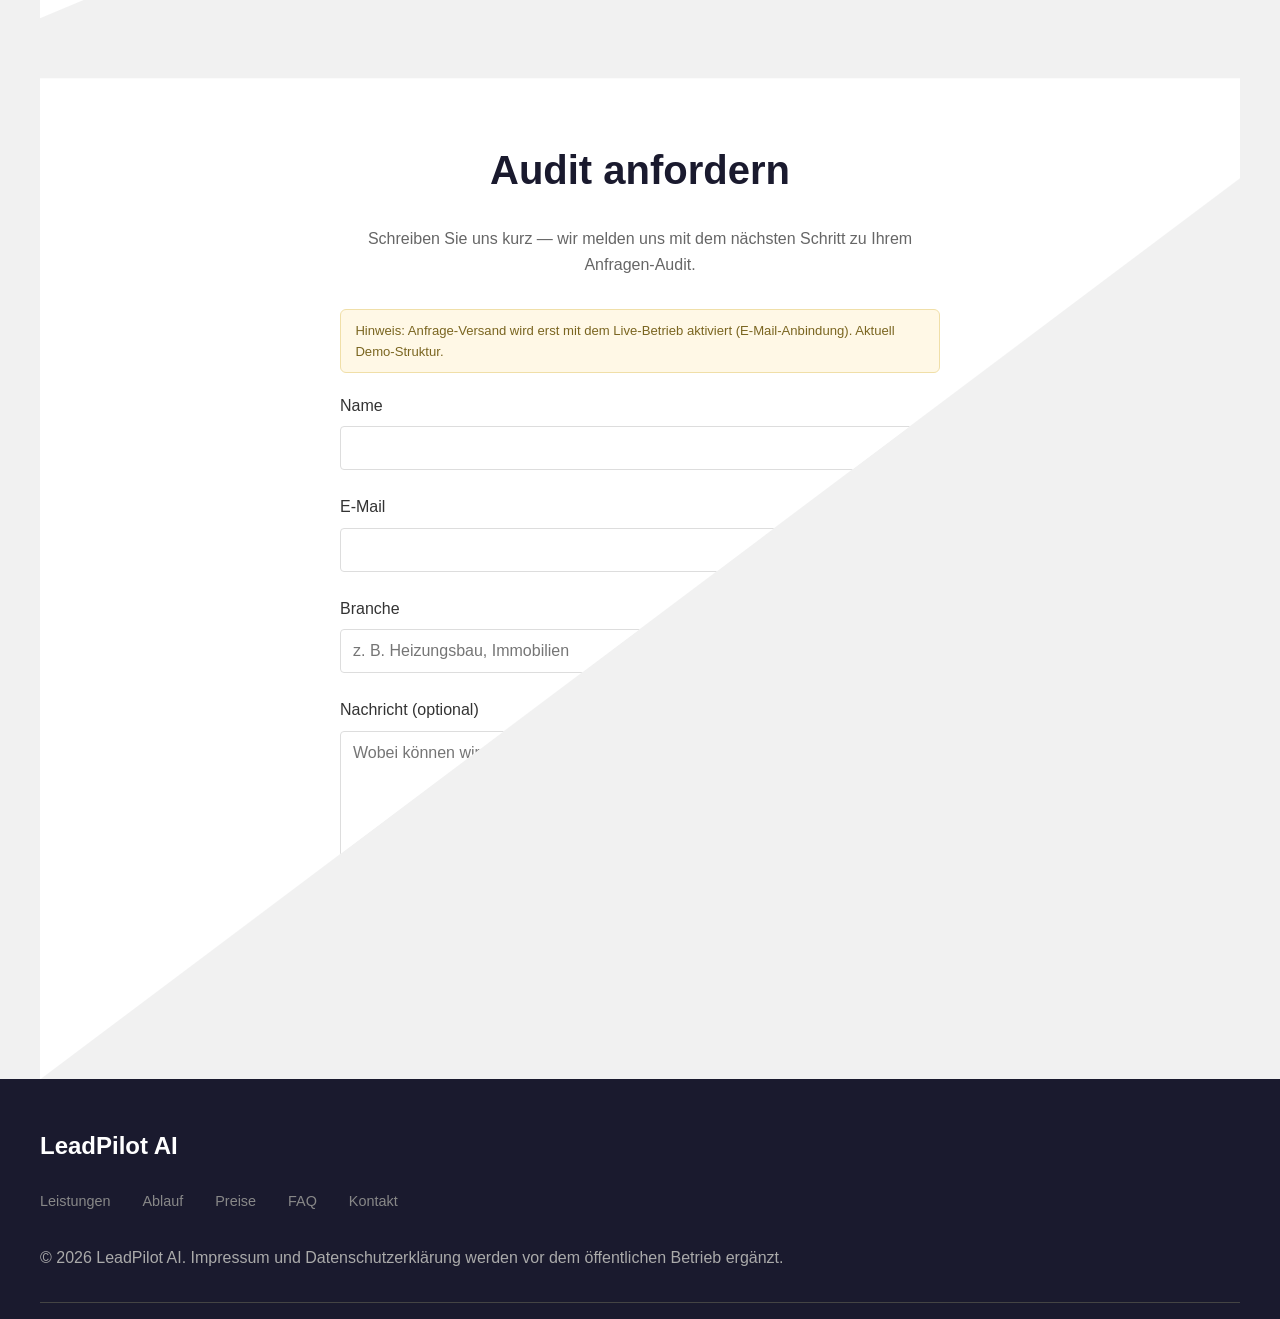
==== commit 90a8f53d: "conversion: self-check lead magnet, faq schema, skip link fix, mobile nav, hero price hint - claude " ====
--- a/public/index.html
+++ b/public/index.html
@@ -9,10 +9,11 @@
   <meta property="og:description" content="Für Handwerksbetriebe und Immobilienmakler: Website-Anfragen in Minuten professionell beantwortet und vorsortiert. Feste Preise, DSGVO-konform.">
   <meta property="og:type" content="website">
   <meta name="twitter:card" content="summary">
-  <link rel="canonical" href="https://leadpilot.example/"><!-- canonical/sitemap Domain = Platzhalter bis echten Domain-Kauf (USER ACTION) -->
-  <link rel="stylesheet" href="/src/style.css">
+  <link rel="canonical" href="https://nate8645.github.io/ai-business/"><!-- canonical/sitemap Domain = Platzhalter bis echten Domain-Kauf (USER ACTION) -->
+  <link rel="stylesheet" href="src/style.css">
 </head>
 <body>
+  <a class="skip-link" href="#main">Zum Inhalt springen</a>
   <header class="navbar">
     <div class="logo">LeadPilot<span> AI</span></div>
     <nav>
@@ -30,7 +31,8 @@
       <h1>Jede Kundenanfrage sofort qualifiziert</h1>
       <p>Für Handwerksbetriebe und Immobilienmakler: Ihre Website-Anfragen werden in Minuten professionell beantwortet und vorsortiert — ohne zusätzliches Personal.</p>
       <a href="#pricing" class="cta-btn">Anfragen-Audit anfordern</a>
-      <a href="/demo.html" class="cta-btn secondary" style="margin-left:.75rem">Live-Demo der Qualifizierung</a>
+      <a href="demo.html" class="cta-btn secondary" style="margin-left:.75rem">Live-Demo der Qualifizierung</a>
+      <p class="hero-price-hint">Audit: einmalig 189&nbsp;€ — Ergebnis in 48 Stunden</p>
       <p class="hero-trust">DSGVO-konform · Antwort in Minuten · Feste Preise</p>
     </div>
   </section>
@@ -52,7 +54,7 @@
     </div>
   </section>
 
-  <main>
+  <main id="main">
     <section id="problem" class="section">
       <h2>Das Problem: Verlorene Anfragen sind teuer</h2>
       <div class="problem-grid">
@@ -93,6 +95,21 @@
           <a class="feature-link" href="#kontakt">Mehr erfahren →</a>
         </div>
       </div>
+    </section>
+
+    <section id="selbstcheck" class="section">
+      <h2>Kostenlose Selbstprüfung: Ihre Anfragen-Strecke</h2>
+      <p class="contact-intro">Beantworten Sie diese 6 Fragen ehrlich. Je öfter Sie „Nein" wählen, desto mehr Anfragenpotenzial verschenken Sie gerade.</p>
+      <fieldset class="checklist">
+        <legend class="visually-hidden">6 Fragen zu Ihrer Anfragen-Strecke</legend>
+        <label><input type="checkbox"> Anfragen werden innerhalb weniger Stunden beantwortet</label>
+        <label><input type="checkbox"> Jede Anfrage enthält direkt: Anliegen, Zeitrahmen und grobes Budget</label>
+        <label><input type="checkbox"> Wir haben einen festen Ablauf für Anfragen außerhalb der Öffnungszeiten</label>
+        <label><input type="checkbox"> Unser Formular fragt nur, was wir wirklich brauchen</label>
+        <label><input type="checkbox"> Impressum und Datenschutzerklärung sind sofort auffindbar</label>
+        <label><input type="checkbox"> Wir wissen, wie viele Anfragen wir im Monat bekommen — und wie viele daraus Aufträge wurden</label>
+      </fieldset>
+      <p class="check-result-hint">3× oder öfter „Nein"? Dann lohnt sich der 189-€-Audit — oder starten Sie mit der <a href="demo.html">Live-Demo</a>.</p>
     </section>
 
     <section id="pricing" class="section">
@@ -143,6 +160,7 @@
         <details><summary>Wie funktioniert der Start?</summary><p>Nach dem Audit oder Ihrer Buchung richten wir Formular-Anbindung, Qualifizierungslogik und Antwortvorlagen ein — in der Regel innerhalb von fünf Werktagen.</p></details>
         <details><summary>Was passiert mit meinen Kundendaten?</summary><p>Datenminimierung, Verarbeitung in Ihrem Auftrag (AVV), Double-Opt-In bei Newsletter-artigen Inhalten. Details klären wir vor dem Start schriftlich.</p></details>
         <details><summary>Gibt es Mindestlaufzeiten?</summary><p>Monatspakete sind monatlich kündbar. Wir wollen halten, was das Ergebnis beweist.</p></details>
+        <details><summary>Was genau ist im Anfragen-Audit enthalten?</summary><p>Wir prüfen Ihre Anfragen-Strecke mit 10 realistischen Testszenarien: Erreichbarkeit, Antwortverhalten, Formular-Qualität und rechtliche Basispunkte. Sie erhalten ein PDF mit priorisierten Befunden und konkreten nächsten Schritten — innerhalb von 48 Stunden.</p></details>
       </div>
     </section>
 
@@ -186,6 +204,19 @@
     </div>
   </footer>
 
-  <script src="/src/script.js"></script>
+  <script src="src/script.js"></script>
+  <script type="application/ld+json">
+  {
+    "@context": "https://schema.org",
+    "@type": "FAQPage",
+    "mainEntity": [
+      {"@type":"Question","name":"Ersetzt LeadPilot meine Mitarbeiter?","acceptedAnswer":{"@type":"Answer","text":"Nein. LeadPilot übernimmt nur die erste Meile: schnelle Antwort und Vorqualifizierung. Die persönlichen Gespräche und Angebote führen weiterhin Sie."}},
+      {"@type":"Question","name":"Wie funktioniert der Start?","acceptedAnswer":{"@type":"Answer","text":"Nach dem Audit oder Ihrer Buchung richten wir Formular-Anbindung, Qualifizierungslogik und Antwortvorlagen ein — in der Regel innerhalb von fünf Werktagen."}},
+      {"@type":"Question","name":"Was passiert mit meinen Kundendaten?","acceptedAnswer":{"@type":"Answer","text":"Datenminimierung, Verarbeitung in Ihrem Auftrag (AVV), Double-Opt-In bei Newsletter-artigen Inhalten. Details klären wir vor dem Start schriftlich."}},
+      {"@type":"Question","name":"Gibt es Mindestlaufzeiten?","acceptedAnswer":{"@type":"Answer","text":"Monatspakete sind monatlich kündbar. Wir wollen halten, was das Ergebnis beweist."}},
+      {"@type":"Question","name":"Was genau ist im Anfragen-Audit enthalten?","acceptedAnswer":{"@type":"Answer","text":"Wir prüfen Ihre Anfragen-Strecke mit 10 realistischen Testszenarien: Erreichbarkeit, Antwortverhalten, Formular-Qualität und rechtliche Basispunkte. Sie erhalten ein PDF mit priorisierten Befunden und konkreten nächsten Schritten — innerhalb von 48 Stunden."}}
+    ]
+  }
+  </script>
 </body>
 </html>
--- a/public/src/style.css
+++ b/public/src/style.css
@@ -0,0 +1,620 @@
+:root {
+  --primary: #1a1a2e;
+  --secondary: #16213e;
+  --accent: #e94560;
+  --aclight: #f6ae2d;
+  --light: #f1f1f1;
+  --dark: #0d0d17;
+  --text: #333333;
+  --text-light: #666666;
+  --success: #4caf50;
+}
+
+* {
+  box-sizing: border-box;
+  margin: 0;
+  padding: 0;
+}
+
+html {
+  scroll-behavior: smooth;
+}
+
+body {
+  font-family: 'Segoe UI', Tahoma, Geneva, Verdana, sans-serif;
+  line-height: 1.6;
+  color: var(--text);
+  background: var(--light);
+}
+
+a {
+  text-decoration: none;
+  color: inherit;
+}
+
+ul {
+  list-style: none;
+}
+
+img {
+  max-width: 100%;
+  height: auto;
+}
+
+section {
+  padding: 60px 20px;
+  max-width: 1200px;
+  margin: 0 auto;
+}
+
+/* Navbar */
+.navbar {
+  position: fixed;
+  top: 0;
+  width: 100%;
+  background: rgba(255, 255, 255, 0.95);
+  backdrop-filter: blur(10px);
+  z-index: 100;
+}
+
+.navbar .container {
+  max-width: 1200px;
+  margin: 0 auto;
+  padding: 1rem 2rem;
+  display: flex;
+  justify-content: space-between;
+  align-items: center;
+}
+
+.logo {
+  font-size: 1.5rem;
+  font-weight: 700;
+  color: var(--primary);
+  display: flex;
+  align-items: center;
+  gap: 0.5rem;
+}
+
+.navbar nav ul {
+  display: flex;
+  gap: 2rem;
+}
+
+.navbar a {
+  color: var(--primary);
+  font-weight: 500;
+  transition: color 0.3s;
+}
+
+.navbar a:hover {
+  color: var(--accent);
+}
+
+/* Hero */
+.hero {
+  min-height: 100vh;
+  background: linear-gradient(135deg, var(--primary) 0%, var(--secondary) 100%);
+  color: var(--light);
+  display: flex;
+  align-items: center;
+  justify-content: center;
+  text-align: center;
+  padding: 0 2rem;
+}
+
+.hero-content {
+  max-width: 800px;
+}
+
+.hero h1 {
+  font-size: 3.5rem;
+  margin-bottom: 1.5rem;
+  line-height: 1.2;
+}
+
+.hero p {
+  font-size: 1.25rem;
+  margin-bottom: 2rem;
+  opacity: 0.9;
+}
+
+.cta-btn {
+  display: inline-block;
+  background: var(--accent);
+  color: white;
+  padding: 1rem 2rem;
+  border-radius: 4px;
+  font-weight: 500;
+  transition: background 0.3s;
+  text-transform: uppercase;
+  letter-spacing: 1px;
+}
+
+.cta-btn:hover {
+  background: #d63451;
+}
+
+/* Trust Badges */
+.trust {
+  max-width: 1200px;
+  margin: -60px auto 0;
+  padding: 0 20px;
+  position: relative;
+  z-index: 2;
+}
+
+.trust-badges {
+  display: grid;
+  grid-template-columns: repeat(auto-fit, minmax(240px, 1fr));
+  gap: 1.5rem;
+}
+
+.badge {
+  display: flex;
+  align-items: flex-start;
+  gap: 0.9rem;
+  background: #fff;
+  border: 1px solid #eee;
+  border-radius: 10px;
+  padding: 1.25rem 1.4rem;
+  box-shadow: 0 4px 16px rgba(0, 0, 0, 0.08);
+}
+
+.badge-icon {
+  font-size: 1.6rem;
+  line-height: 1;
+}
+
+.badge h3 {
+  font-size: 1rem;
+  margin-bottom: 0.25rem;
+  color: var(--primary);
+}
+
+.badge p {
+  font-size: 0.9rem;
+  color: var(--text-light);
+}
+
+/* Sections */
+.section {
+  background: white;
+  margin-top: 60px;
+  clip-path: polygon(0 0, 100% 0, 100% 100px, 0 100%);
+  position: relative;
+}
+
+.section h2 {
+  font-size: 2.5rem;
+  margin-bottom: 3rem;
+  color: var(--primary);
+  text-align: center;
+}
+
+.features-grid {
+  display: grid;
+  grid-template-columns: repeat(auto-fit, minmax(250px, 1fr));
+  gap: 2rem;
+  margin-top: 2rem;
+}
+
+.feature-card {
+  padding: 2rem;
+  border: 1px solid #eee;
+  border-radius: 8px;
+  text-align: center;
+  transition: transform 0.3s, box-shadow 0.3s;
+}
+
+.feature-card:hover {
+  transform: translateY(-5px);
+  box-shadow: 0 10px 25px rgba(0,0,0,0.1);
+}
+
+.feature-card h3 {
+  margin-bottom: 1rem;
+  color: var(--accent);
+}
+
+.feature-icon {
+  font-size: 2rem;
+  margin-bottom: 0.75rem;
+}
+
+.feature-link {
+  display: inline-block;
+  margin-top: 1rem;
+  font-size: 0.9rem;
+  font-weight: 600;
+  color: var(--accent);
+  text-decoration: none;
+  transition: transform 0.2s ease;
+}
+
+.feature-link:hover {
+  transform: translateX(4px);
+}
+
+/* Contact Form */
+.contact-form {
+  max-width: 600px;
+  margin: 0 auto;
+}
+
+.form-group {
+  margin-bottom: 1.5rem;
+}
+
+.form-group label {
+  display: block;
+  margin-bottom: 0.5rem;
+  font-weight: 500;
+}
+
+.form-group input,
+.form-group textarea {
+  width: 100%;
+  padding: 0.75rem;
+  border: 1px solid #ddd;
+  border-radius: 4px;
+  font-family: inherit;
+  font-size: 1rem;
+}
+
+.form-group textarea {
+  min-height: 150px;
+  resize: vertical;
+}
+
+.submit-btn {
+  width: 100%;
+  padding: 1rem;
+  background: var(--accent);
+  color: white;
+  border: none;
+  border-radius: 4px;
+  font-size: 1rem;
+  font-weight: 500;
+  cursor: pointer;
+  transition: background 0.3s;
+}
+
+.submit-btn:hover {
+  background: #d63451;
+}
+
+/* Footer */
+footer {
+  background: var(--primary);
+  color: #aaa;
+  padding: 3rem 2rem 1rem;
+}
+
+.footer-content {
+  max-width: 1200px;
+  margin: 0 auto;
+  padding-bottom: 2rem;
+  border-bottom: 1px solid #444;
+}
+
+.footer-content .logo-footer {
+  font-size: 1.5rem;
+  font-weight: 700;
+  color: #fff;
+  margin-bottom: 1.5rem;
+  display: inline-block;
+}
+
+.footer-links {
+  display: flex;
+  gap: 2rem;
+  margin-bottom: 2rem;
+  font-size: 0.9rem;
+}
+
+.footer-links a {
+  color: #888;
+  transition: color 0.3s;
+}
+
+.footer-links a:hover {
+  color: var(--aclight);
+}
+
+.footer p {
+  text-align: center;
+  font-size: 0.85rem;
+  margin-top: 2rem;
+  color: #555;
+}
+/* Problem */
+.problem-grid {
+  display: grid;
+  grid-template-columns: repeat(auto-fit, minmax(260px, 1fr));
+  gap: 1.5rem;
+}
+
+.problem-item {
+  background: #fff8f8;
+  border-left: 4px solid var(--accent);
+  padding: 1.25rem 1.5rem;
+  border-radius: 6px;
+}
+
+.problem-item p {
+  font-size: 0.92rem;
+  color: var(--text-light);
+  margin-top: 0.35rem;
+}
+
+/* Pricing */
+.pricing-grid {
+  display: grid;
+  grid-template-columns: repeat(auto-fit, minmax(260px, 1fr));
+  gap: 1.75rem;
+  align-items: stretch;
+}
+
+.price-card {
+  background: #fff;
+  border: 1px solid #e5e5ee;
+  border-radius: 12px;
+  padding: 2rem 1.75rem;
+  display: flex;
+  flex-direction: column;
+  box-shadow: 0 4px 16px rgba(0, 0, 0, 0.05);
+}
+
+.price-card.featured {
+  border: 2px solid var(--accent);
+  transform: scale(1.02);
+}
+
+.price-card h3 {
+  font-size: 1.05rem;
+  text-transform: uppercase;
+  letter-spacing: 1px;
+  color: var(--text-light);
+  margin-bottom: 1rem;
+}
+
+.price {
+  font-size: 1.1rem;
+  margin-bottom: 1.25rem;
+  color: var(--primary);
+}
+
+.price span {
+  font-size: 2.2rem;
+  font-weight: 700;
+}
+
+.price-card ul {
+  flex-grow: 1;
+  margin-bottom: 1.5rem;
+}
+
+.price-card ul li {
+  padding: 0.45rem 0;
+  border-bottom: 1px dashed #eee;
+  font-size: 0.92rem;
+}
+
+.pricing-note {
+  text-align: center;
+  font-size: 0.85rem;
+  color: var(--text-light);
+  margin-top: 2rem;
+}
+
+.cta-btn.secondary {
+  background: transparent;
+  color: var(--accent);
+  border: 1px solid var(--accent);
+  text-align: center;
+}
+
+.cta-btn.secondary:hover {
+  background: var(--accent);
+  color: #fff;
+}
+
+/* FAQ */
+.faq-list details {
+  background: #fff;
+  border: 1px solid #e8e8f0;
+  border-radius: 8px;
+  margin-bottom: 0.9rem;
+  padding: 1rem 1.35rem;
+}
+
+.faq-list summary {
+  cursor: pointer;
+  font-weight: 600;
+  color: var(--primary);
+}
+
+.faq-list details[open] summary {
+  margin-bottom: 0.6rem;
+}
+
+.contact-intro {
+  text-align: center;
+  max-width: 560px;
+  margin: -1.5rem auto 2rem;
+  color: var(--text-light);
+}
+
+.privacy-note {
+  font-size: 0.8rem;
+  color: var(--text-light);
+  margin-top: 1rem;
+  text-align: center;
+}
+
+/* Navbar CTA + Hero-Trust + Logo-Akzent */
+.navbar .logo span {
+  color: var(--accent);
+}
+
+.nav-cta {
+  border: 1px solid var(--accent);
+  padding: 0.4rem 1rem;
+  border-radius: 4px;
+  transition: background 0.3s, color 0.3s;
+}
+
+.nav-cta:hover {
+  background: var(--accent);
+  color: #fff;
+}
+
+.hero-trust {
+  margin-top: 2rem;
+  font-size: 0.9rem;
+  opacity: 0.75;
+  letter-spacing: 0.5px;
+}
+
+.problem-item h3 {
+  font-size: 1rem;
+  margin-bottom: 0.35rem;
+  color: var(--primary);
+}
+
+.popular-badge {
+  display: inline-block;
+  background: var(--accent);
+  color: #fff;
+  font-size: 0.75rem;
+  font-weight: 700;
+  text-transform: uppercase;
+  letter-spacing: 1px;
+  padding: 0.25rem 0.7rem;
+  border-radius: 999px;
+  margin-bottom: 0.9rem;
+}
+
+.demo-note {
+  background: #fff8e6;
+  border: 1px solid #f0dfa8;
+  border-radius: 6px;
+  font-size: 0.82rem;
+  padding: 0.6rem 0.9rem;
+  margin-bottom: 1.25rem;
+  color: #7a6520;
+}
+
+/* Steps */
+.steps-grid {
+  display: grid;
+  grid-template-columns: repeat(auto-fit, minmax(240px, 1fr));
+  gap: 1.75rem;
+}
+
+.step {
+  background: #fff;
+  border-radius: 12px;
+  padding: 2rem 1.5rem;
+  text-align: center;
+  border: 1px solid #e8e8f0;
+}
+
+.step-nr {
+  display: inline-flex;
+  align-items: center;
+  justify-content: center;
+  width: 44px;
+  height: 44px;
+  border-radius: 50%;
+  background: var(--accent);
+  color: #fff;
+  font-weight: 700;
+  font-size: 1.25rem;
+  margin-bottom: 1rem;
+}
+
+.step h3 {
+  font-size: 1.05rem;
+  margin-bottom: 0.5rem;
+  color: var(--primary);
+}
+
+.step p {
+  font-size: 0.92rem;
+  color: var(--text-light);
+}
+
+/* Skip link + mobile nav + checklist + hero price hint */
+.skip-link {
+  position: absolute;
+  left: -9999px;
+  background: var(--accent);
+  color: #fff;
+  padding: 0.5rem 1rem;
+  z-index: 200;
+}
+
+.skip-link:focus {
+  left: 0.5rem;
+  top: 0.5rem;
+}
+
+.hero-price-hint {
+  margin-top: 1.25rem;
+  font-size: 0.95rem;
+  opacity: 0.85;
+}
+
+.checklist {
+  max-width: 640px;
+  margin: 0 auto 1rem;
+  text-align: left;
+}
+
+.checklist label {
+  display: block;
+  background: #fff;
+  border: 1px solid #e8e8f0;
+  border-radius: 8px;
+  padding: 0.8rem 1rem;
+  margin-bottom: 0.6rem;
+  cursor: pointer;
+  font-size: 0.95rem;
+}
+
+.checklist input {
+  margin-right: 0.6rem;
+}
+
+.check-result-hint {
+  text-align: center;
+  font-weight: 600;
+  color: var(--primary);
+}
+
+@media (max-width: 760px) {
+  .navbar nav ul {
+    flex-direction: column;
+    gap: 0.4rem;
+    padding: 0.5rem 0;
+  }
+
+  .navbar {
+    position: static;
+  }
+
+  .hero {
+    min-height: auto;
+    padding-top: 3rem;
+    padding-bottom: 3rem;
+  }
+
+  .hero h1 {
+    font-size: 2.2rem;
+  }
+
+  .price-card.featured {
+    transform: none;
+  }
+}
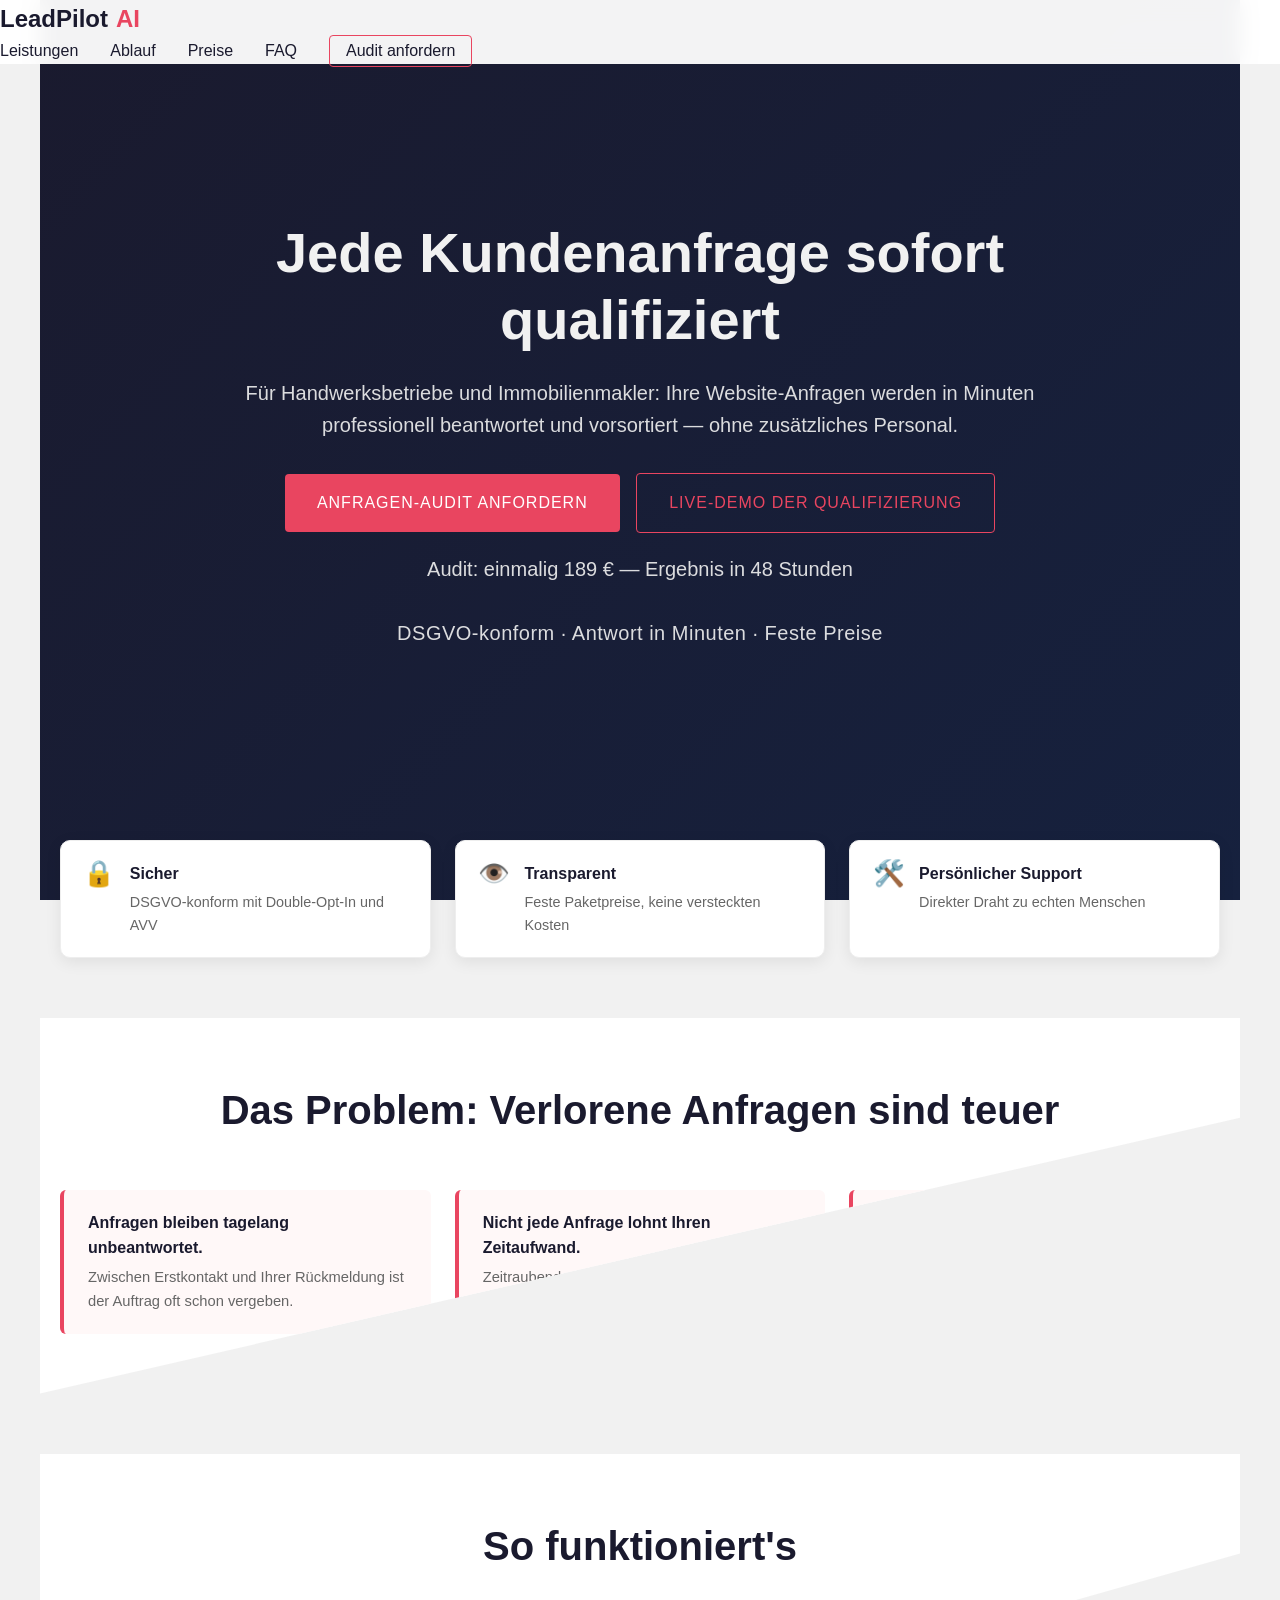
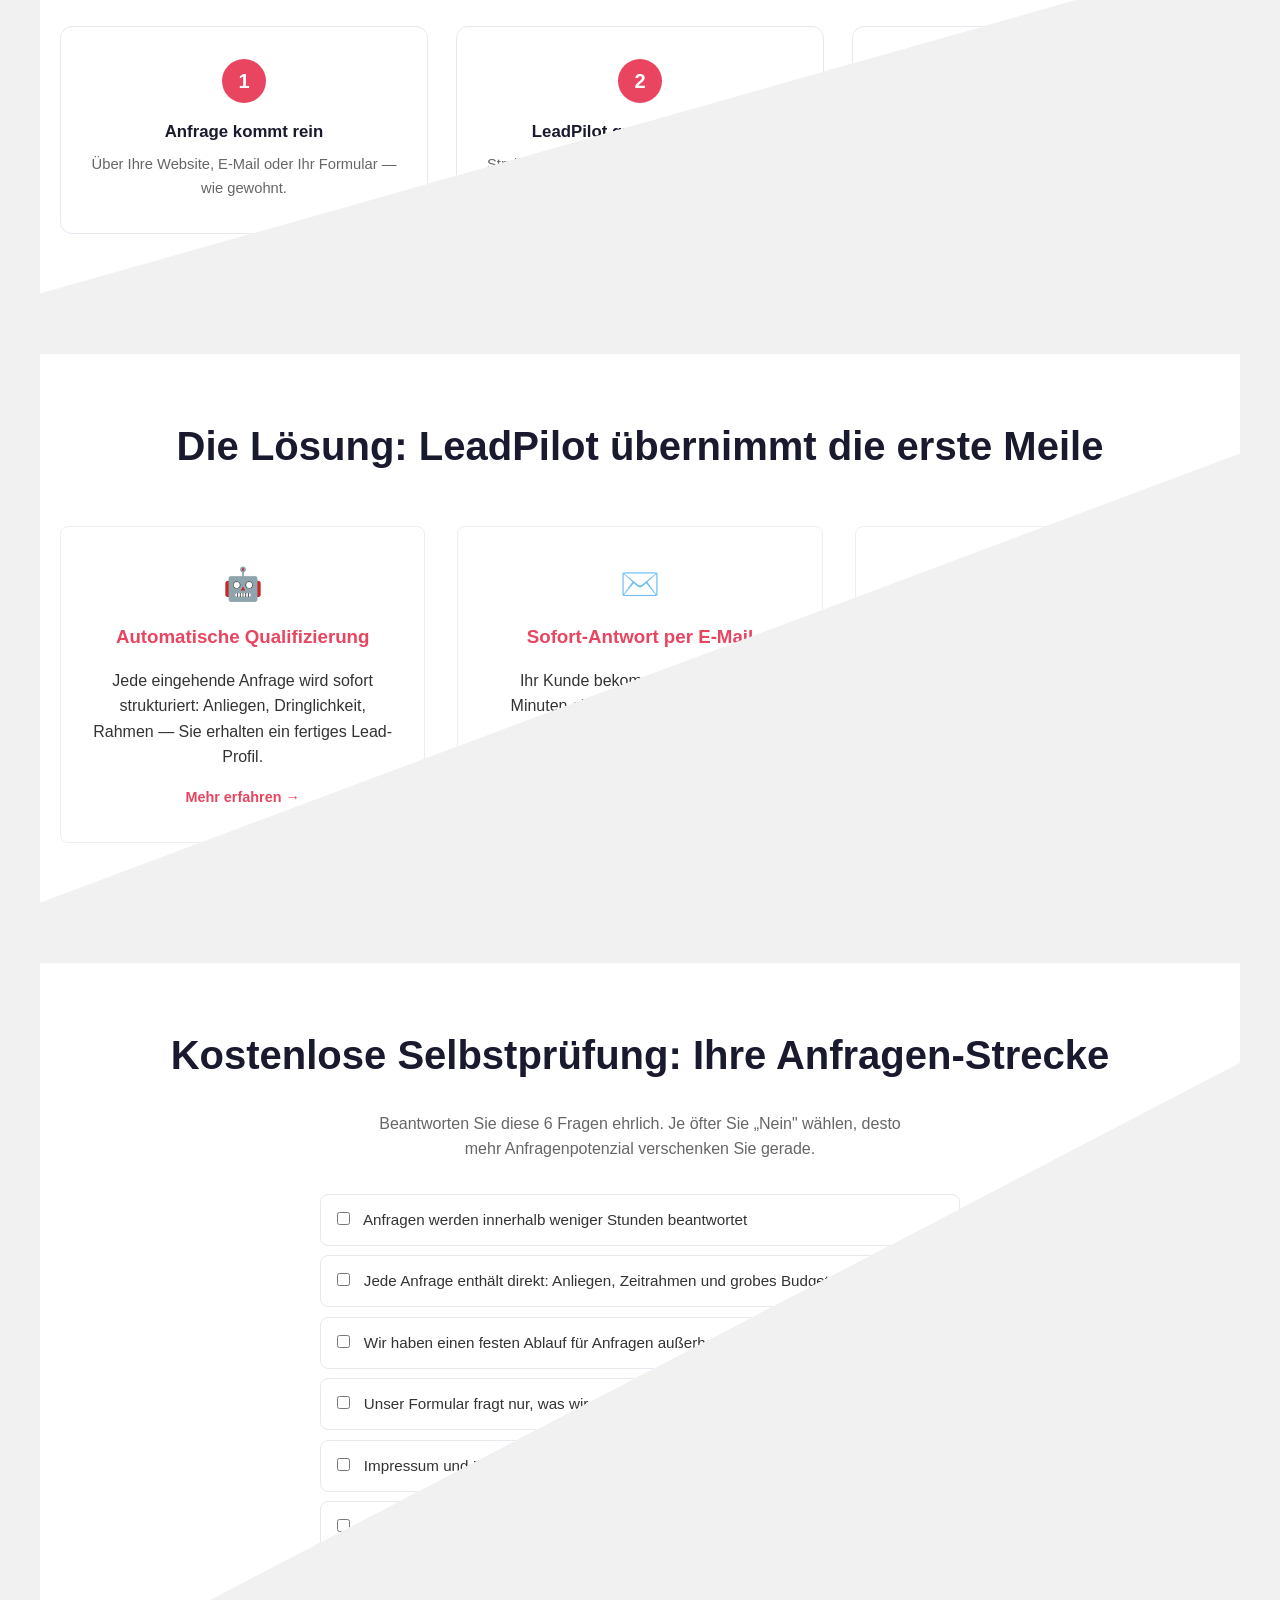
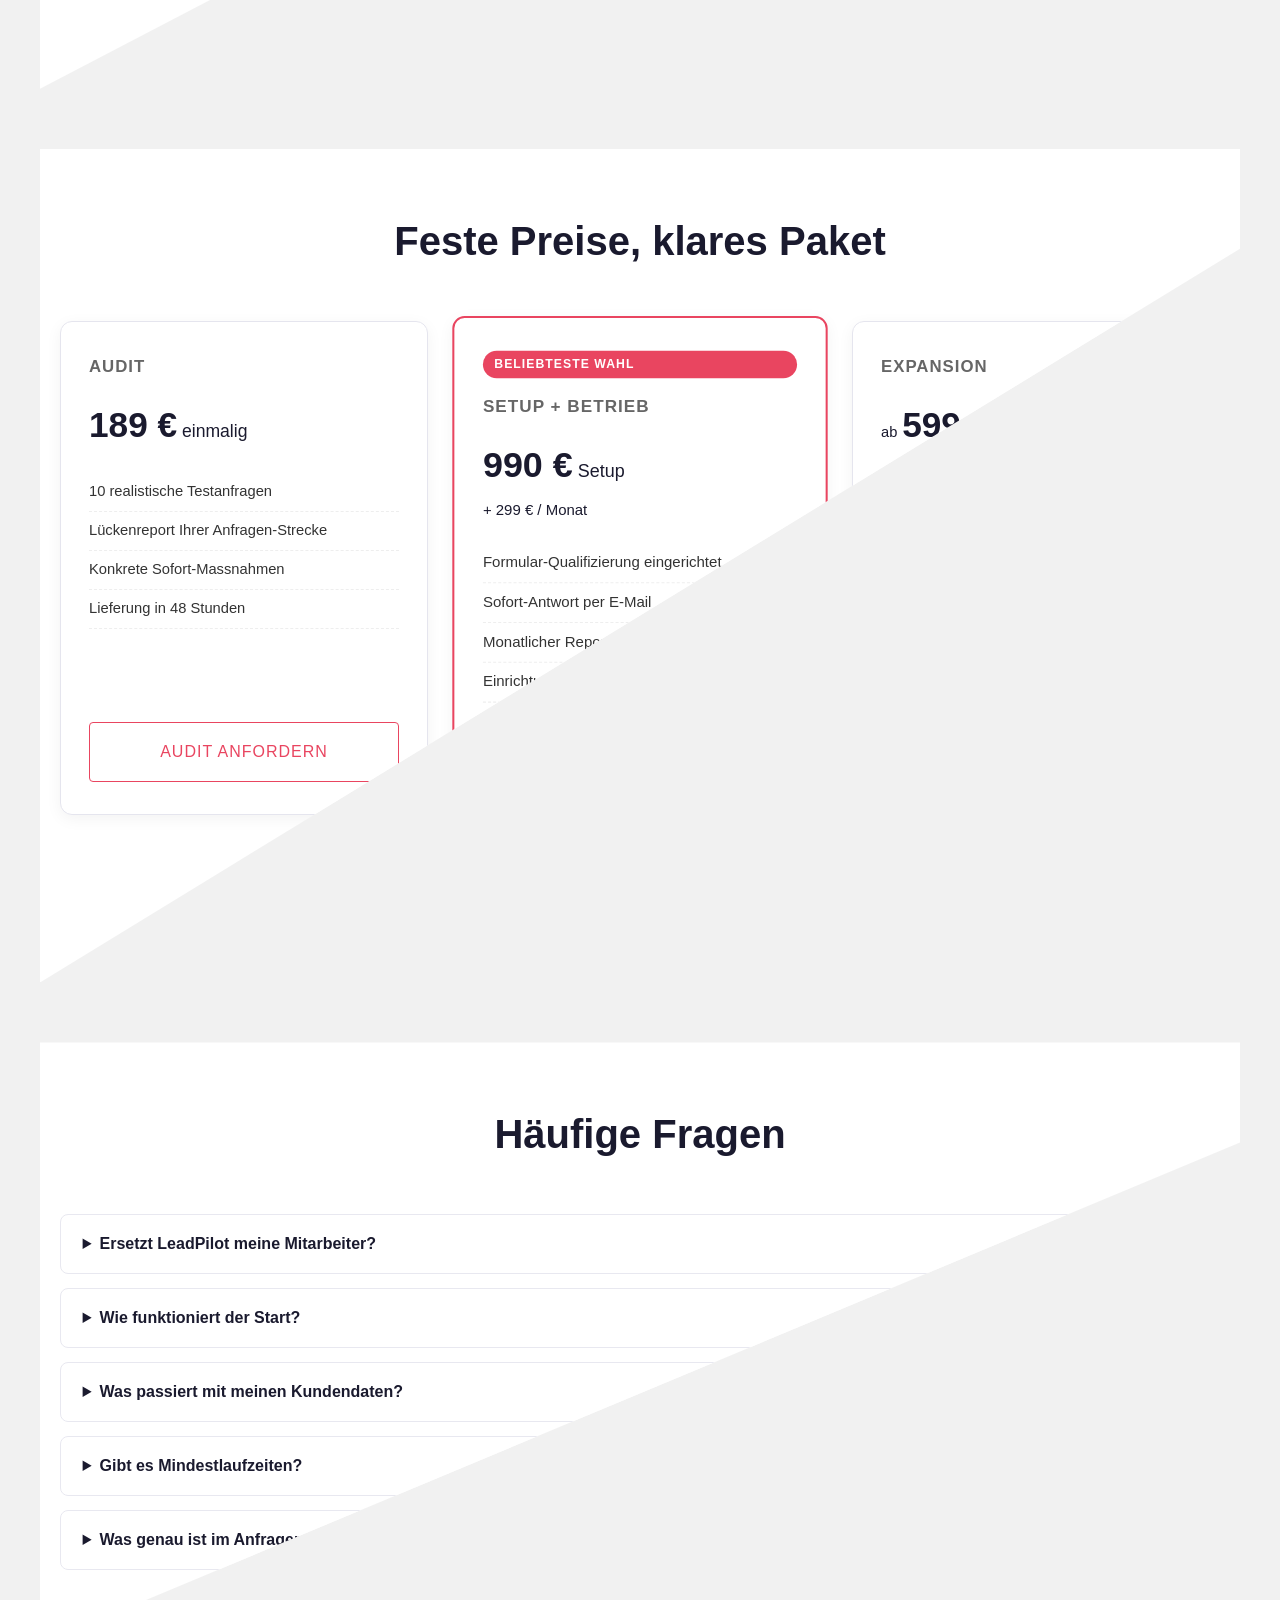
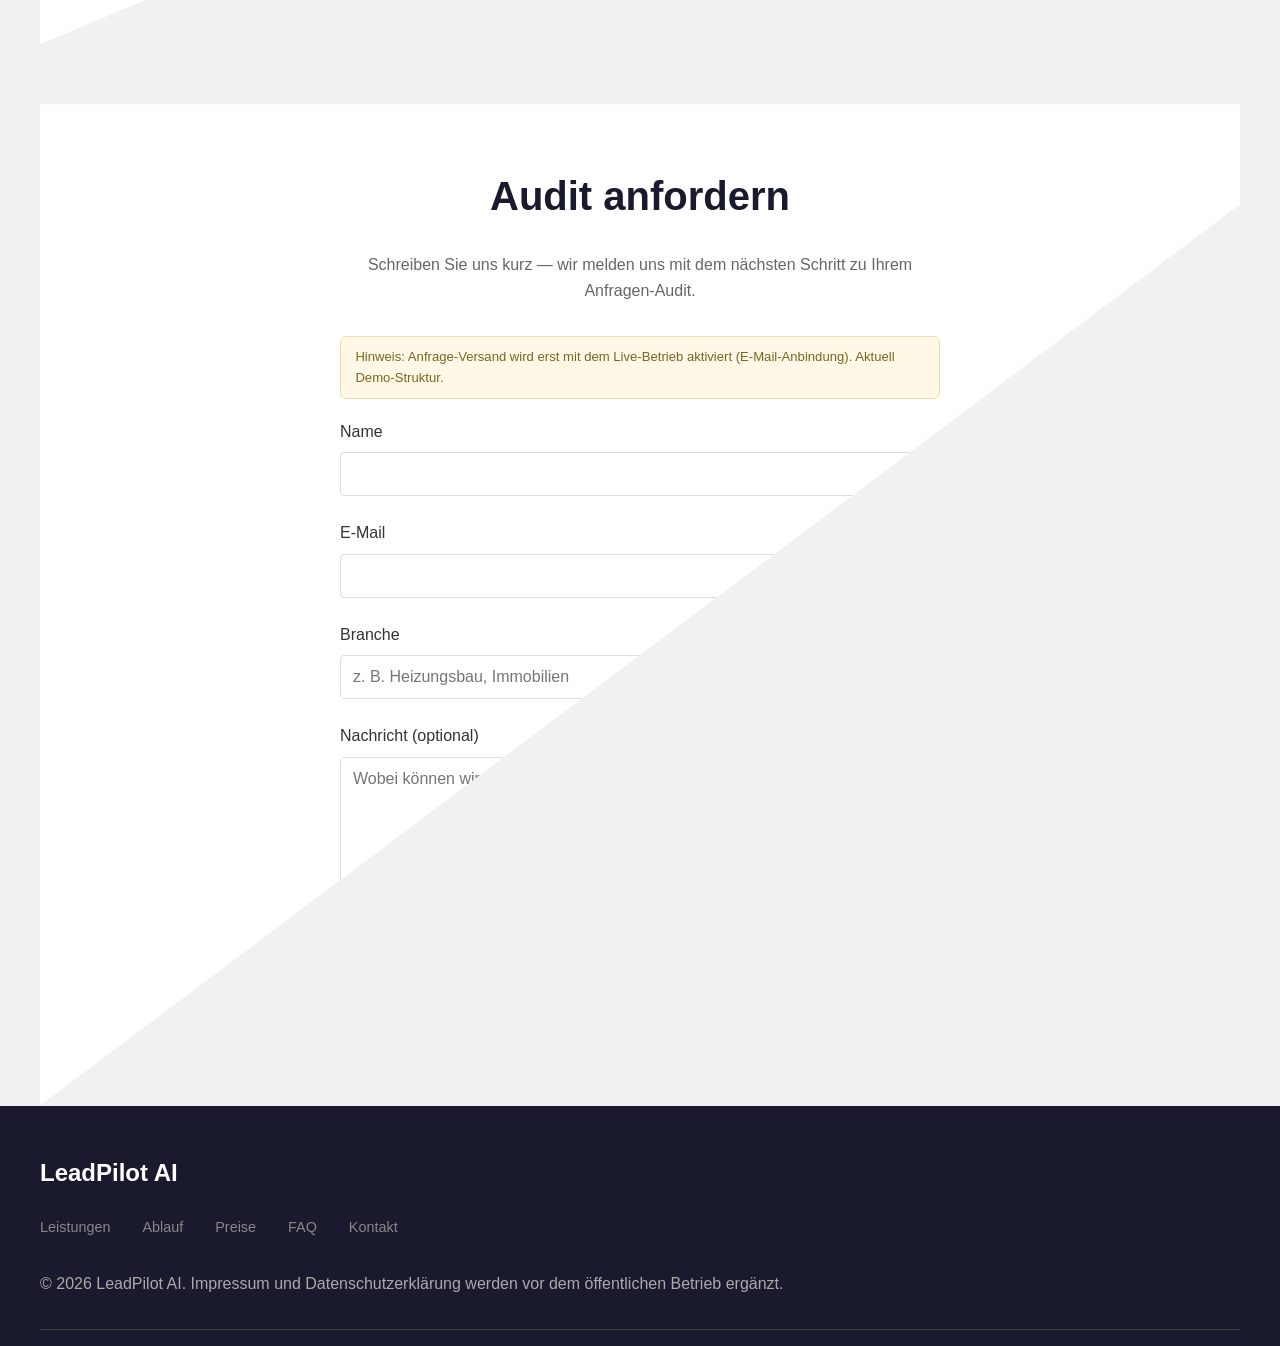
==== commit c8b1ca53: "content: seo artikel #1 anfragen-verlieren (design bridge cta, og/jsonld, sitemap) - claude pass" ====
--- a/public/index.html
+++ b/public/index.html
@@ -151,6 +151,7 @@
         </div>
       </div>
       <p class="pricing-note">Alle Preise netto zzgl. USt. Keine Einrichtung ohne vorherige schriftliche Zusage. Monatspakete monatlich kündbar.</p>
+      <p class="pricing-note"><a href="content/anfragen-verlieren.html" style="color:var(--accent)">Ratgeber: Warum Handwerksbetriebe Anfragen verlieren →</a></p>
     </section>
 
     <section id="faq" class="section">
--- a/public/src/style.css
+++ b/public/src/style.css
@@ -618,3 +618,5 @@
     transform: none;
   }
 }
+fieldset.checklist{border:none;padding:0;margin:0 auto 1rem;max-width:640px;text-align:left}
+.visually-hidden{position:absolute;width:1px;height:1px;overflow:hidden;clip:rect(0 0 0 0);white-space:nowrap}
